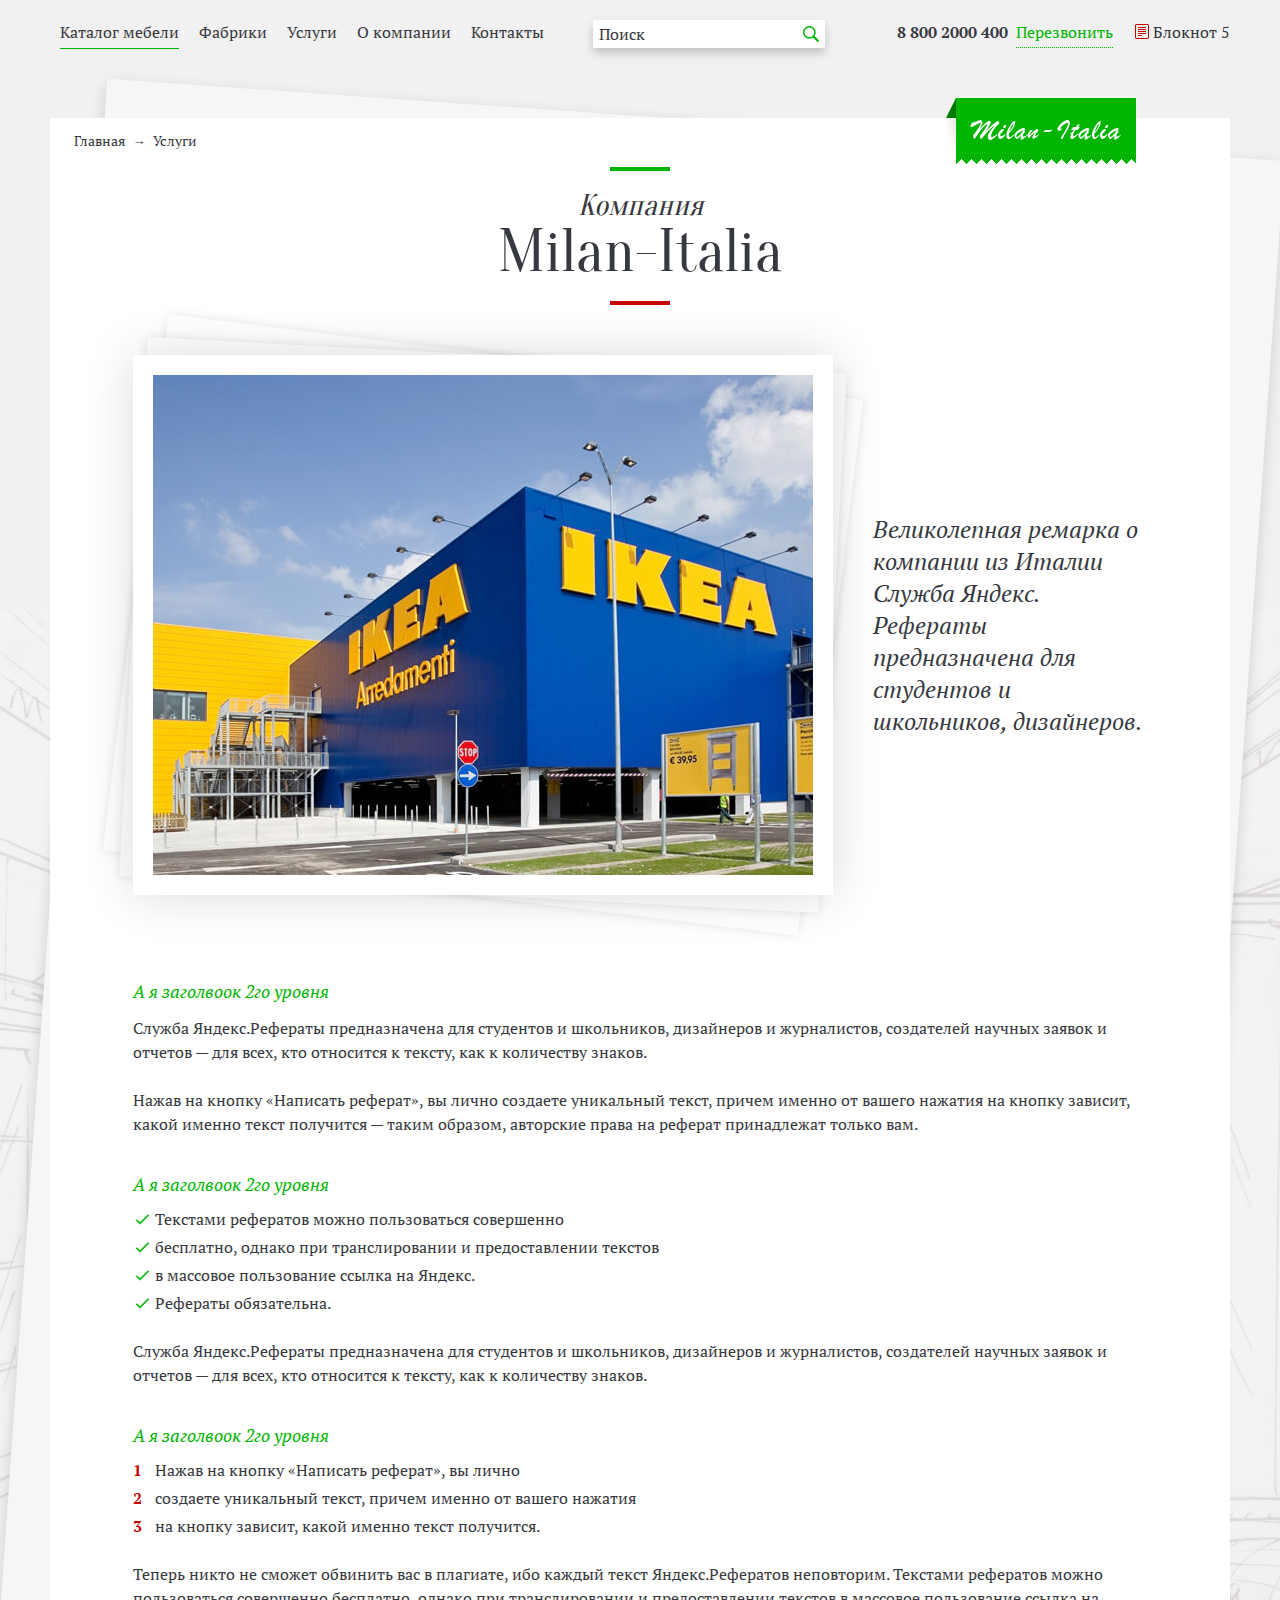
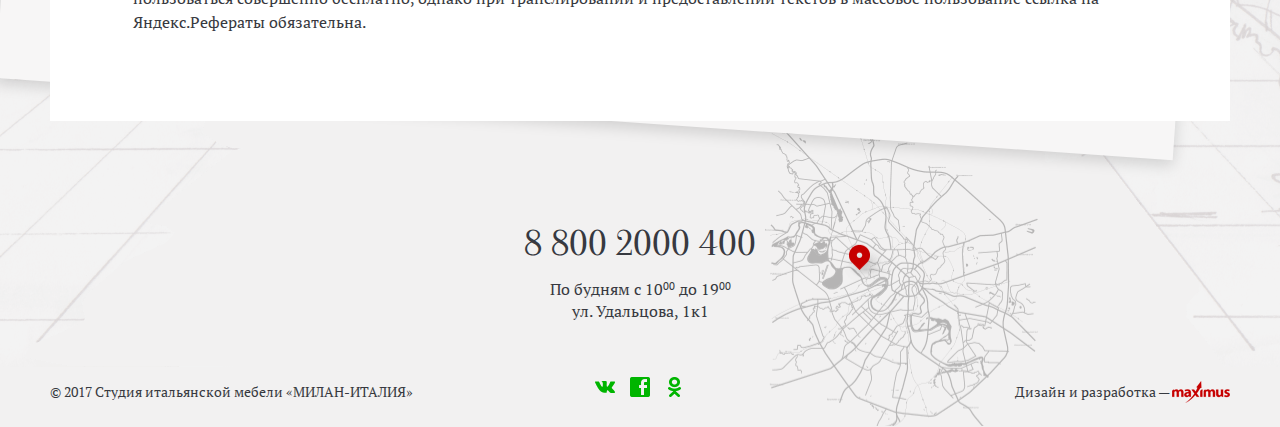
==== about.html @ 7af604a2 "Milan" ====
<!DOCTYPE html>

<html lang="ru">

<head>

	<meta charset="utf-8">
	<meta http-equiv="X-UA-Compatible" content="IE=edge" >
	<meta name="viewport" content="width=device-width, initial-scale=1.0">
	<meta name="description" content="">
	<link href="https://fonts.googleapis.com/css?family=Oranienbaum" rel="stylesheet">
	<link href="https://fonts.googleapis.com/css?family=PT+Serif:400,700" rel="stylesheet"> 
	<link rel="stylesheet" type="text/css" href="style.css">
	<link rel="stylesheet" type="text/css" href="font-awesome.css">
	<link rel="stylesheet" type="text/css" href="responsive.css">
	<link rel="stylesheet" type="text/css" href="vendors/css/animate.css">
	<link rel="stylesheet" type="text/css" href="slick/slick.css">
	<script type="text/javascript" src="vendors/js/jquery.js"></script>
	<script type="text/javascript" src="slick/slick.js"></script>
	<script type="text/javascript" src="vendors/js/wow.min.js"></script>
	<script type="text/javascript" src="vendors/js/smoothscroll.js"></script>
	<script>new WOW().init();</script>
	<link rel="icon" type="image/png" href="favicon/favicon.ico" sizes="16x16">
	<title>Milan</title>	

</head>

<body>

<div class="wrapper">

	<!-- Header -->

	<header>

		<div class="header">
			
			<div class="row offset-ziro">
				
				<div class="col col-1">
					
					<div class="main-nav">

						<ul>
							
							<li><a href="#" class="active">Каталог мебели</a></li>
							<li><a href="#">Фабрики</a></li>
							<li><a href="#">Услуги</a></li>
							<li><a href="#">О компании</a></li>
							<li><a href="#">Контакты</a></li>

						</ul>

					</div>

				</div>

				<div class="col col-2">
					
					<div class="search-block">
						<form>						
							<input type="text" placeholder="Поиск">
							<button type="button" class="search-btn"></button>
						</form>
					</div>

				</div>

				<div class="col col-3">
					
					<a class="header-tel-link" href="tel:88002000400">8 800 2000 400</a>
					<a href="#" class="call-link">Перезвонить</a>
					<a href="#" class="cart"><i class="notepad-icon"></i>Блокнот 5</a>

				</div>

			</div>

		</div>
								
	</header>

	<!-- /Header -->

		<!-- Content -->
			<div class="content row">

				<div class="main-content">

					<div class="milan">
						<a href="#"><img src="img/milan_logo.png" alt=""></a>
					</div>

					<div class="breadcrumbs-sect">
						
						<ul class="breadcrumbs">							
							<li><a href="">Главная</a></li>
							<li><a href="">Услуги</a></li>
						</ul>

					</div>

					<!-- О Компании -->

					<section>

						<header class="main-h">							
							<h3>Компания</h3>
							<h2>Milan-Italia</h2>
						</header>

						<div class="two-cols-photo-block offset-ziro">
							
							<div class="col col-1">

								<div class="photo-border">
									<div class="img-box">
										<img src="img/about_photo.jpg" alt="">
									</div>
								</div>

							</div>

							<div class="col col-2">
								
								<p>Великолепная ремарка о компании из Италии Служба Яндекс. Рефераты предназначена для студентов и школьников, дизайнеров.</p>

							</div>

						</div>

						<h2>А я заголвоок 2го уровня</h2>

						<p>Служба Яндекс.Рефераты предназначена для студентов и школьников, дизайнеров и журналистов, создателей научных заявок и отчетов — для всех, кто относится к тексту, как к количеству знаков.</p>

						<p>Нажав на кнопку «Написать реферат», вы лично создаете уникальный текст, причем именно от вашего нажатия на кнопку зависит, какой именно текст получится — таким образом, авторские права на реферат принадлежат только вам.</p>


						<h2>А я заголвоок 2го уровня</h2>

						<ol>							
							<li>Текстами рефератов можно пользоваться совершенно</li>
							<li>бесплатно, однако при транслировании и предоставлении текстов</li>
							<li>в массовое пользование ссылка на Яндекс.</li>
							<li>Рефераты обязательна.</li>
						</ol>

						<p>Служба Яндекс.Рефераты предназначена для студентов и школьников, дизайнеров и журналистов, создателей научных заявок и отчетов — для всех, кто относится к тексту, как к количеству знаков.</p>

						<h2>А я заголвоок 2го уровня</h2>

						<ol class="num-mark">
							<li>Нажав на кнопку «Написать реферат», вы лично</li>
							<li>создаете уникальный текст, причем именно от вашего нажатия</li>
							<li>на кнопку зависит, какой именно текст получится.</li>
						</ol>

						<p>Теперь никто не сможет обвинить вас в плагиате, ибо каждый текст Яндекс.Рефератов неповторим. Текстами рефератов можно пользоваться совершенно бесплатно, однако при транслировании и предоставлении текстов в массовое пользование ссылка на Яндекс.Рефераты обязательна.</p>

					</section>

					<!-- /О Компании -->

				</div>

			</div>
		<!-- /Content -->

		<!-- Footer -->

		<footer>
			
			<div class="footer">
				
				<div class="row">
					
					<div class="contacts">						
						<a href="tel:88002000400" class="tel-link">8 800 2000 400</a>
						<p>По будням с 10<sup>00</sup> до 19<sup>00</sup><br /> ул. Удальцова, 1к1</p>
					</div>

					<div class="offset-ziro">
						
						<div class="col col-1">							
							<p>© 2017 Студия итальянской мебели «МИЛАН-ИТАЛИЯ»</p>
						</div>

						<div class="col col-2">
							
							<ul class="soc-list">
								<li><a href="#" class="vk"></a></li>
								<li><a href="#" class="fb"></a></li>
								<li><a href="#" class="ok"></a></li>
							</ul>

						</div>

						<div class="col col-3">							
							<p>Дизайн и разработка — <a href="#" class="maximus-studio"><img src="img/maximus.png" alt="" /></a></p>
						</div>

					</div>

				</div>

			</div>			

		</footer>

		<!-- /Footer -->

		<script src="js/scripts.js"></script>

		<script type="text/javascript">

			$(".promo-slider").on('afterChange', function(event, slick, currentSlide, nextSlide){

			  $(".promo-slider-box .discounts .slide-discount").fadeOut(100);

			  $(".promo-slider-box .discounts .slide-discount:eq("+ currentSlide +")").fadeIn(200);

			});

			$(".promo-slider").slick({
				slidesToShow: 1,
				slidesToScroll: 1,
				arrows: true,
				fade: true,
				dots: false
			});

		</script>
	
	</div>

</body>
</html>
---- style.css ----
@charset "utf-8";

/*------------------*/
/*-- Fonts --*/
/*------------------*/






/*-------------------------------------------*/
/* BASIC SETUP */
/*-------------------------------------------*/

* {
    margin: 0;
    padding: 0;
    -webkit-box-sizing: border-box;
    -moz-box-sizing: border-box;
    box-sizing: border-box;
}

html {
    padding: 0;
    color: #000000;
    font-size: 13px;
    line-height: 21px;
}


html,
body {
    min-height: 100%;
    min-width: 100%;
}

body {
    font-size: 15px;
    line-height: 20px;
    color: #333333;
    background-color: rgb(242, 241, 241);
}


.wrapper {
    min-height: 100%;
    min-width: 100%;
    position: relative;
    z-index: 2;
    background-color: rgb(242, 241, 241);
    background-image: url(img/site_bg.png);
    background-repeat: no-repeat;
    background-position: center bottom;
}


.content {
    position: relative;
    height: 100%;
    min-height: 100%;
    min-width: 100%;
    z-index: 2;
    background: rgba(255, 255, 255, 1);
}

.content.row {
    min-width: auto;
    margin-top: 34px;
}

.content:before {
    display: block;
    content: "";
    width: 100%;
    height: 100%;
    position: absolute;
    top: 0;
    left: 0;
    -webkit-transform: rotate(4deg);
    -moz-transform: rotate(4deg);
    -ms-transform: rotate(4deg);
    -o-transform: rotate(4deg);
    transform: rotate(4deg);
    background: rgba(247, 246, 246, 1);
    -webkit-box-shadow: 0 5px 15px 0 rgba(0, 0, 0, .15);
    -moz-box-shadow: 0 5px 15px 0 rgba(0, 0, 0, .15);
    box-shadow: 0 5px 15px 0 rgba(0, 0, 0, .15);
}

.main-content {
    background: rgba(255, 255, 255, 1);
    position: relative;
    z-index: 2;
    margin: 50px 0 0 0;
    padding: 0 0 55px 0;
}

.main-content section {
    padding: 45px 7% 20px 7%;
}

.clearfix:after {
    content: "."; 
    display: block; 
    height: 0; 
    clear: both; 
    visibility: hidden;
}

.clearfix {display: inline-block;}

* html .clearfix {height: 1%;}
.clearfix {display: block;}

* html .clearfix             { zoom: 1; }
*:first-child+html .clearfix { zoom: 1; }



::-webkit-input-placeholder {color:#a5abb8;}
::-moz-placeholder          {color:#a5abb8;}
:-moz-placeholder           {color:#a5abb8;}
:-ms-input-placeholder      {color:#a5abb8;}

input,
textarea,
button,
select,
a,
img {
    outline: none;
}

select {
    -webkit-appearance: none;
    appearance: none;
    text-indent: 0.01px;
    text-overflow: "";
}

*::-ms-expand { display: none; }

input::-webkit-input-placeholder       {opacity: 1; color: #373940; transition: opacity .3s ease;}
input::-moz-placeholder                {opacity: 1; color: #373940; transition: opacity .3s ease;}
input:-moz-placeholder                 {opacity: 1; color: #373940; transition: opacity .3s ease;}
input:-ms-input-placeholder            {opacity: 1; color: #373940; transition: opacity .3s ease;}
input:focus::-webkit-input-placeholder {opacity: 0; transition: opacity .3s ease;}
input:focus::-moz-placeholder          {opacity: 0; transition: opacity .3s ease;}
input:focus:-moz-placeholder           {opacity: 0; transition: opacity .3s ease;}
input:focus:-ms-input-placeholder      {opacity: 0; transition: opacity .3s ease;}

textarea::-webkit-input-placeholder       {opacity: 1; transition: opacity .3s ease;}
textarea::-moz-placeholder                {opacity: 1; transition: opacity .3s ease;}
textarea:-moz-placeholder                 {opacity: 1; transition: opacity .3s ease;}
textarea:-ms-input-placeholder            {opacity: 1; transition: opacity .3s ease;}
textarea:focus::-webkit-input-placeholder {opacity: 0; transition: opacity .3s ease;}
textarea:focus::-moz-placeholder          {opacity: 0; transition: opacity .3s ease;}
textarea:focus:-moz-placeholder           {opacity: 0; transition: opacity .3s ease;}
textarea:focus:-ms-input-placeholder      {opacity: 0; transition: opacity .3s ease;}

input::-webkit-outer-spin-button,
input::-webkit-inner-spin-button {
    -webkit-appearance: none;
    margin: 0;
}

input[type='number'] {
    -moz-appearance: textfield;
}

.animation-delay-onload {
    -webkit-animation-delay: 1s;
    -moz-animation-delay: 1s;
    -o-animation-delay: 1s;
    animation-delay: 1s;
}

.animation-delay {
    -webkit-animation-delay: .3s;
    -moz-animation-delay: .3s;
    -o-animation-delay: .3s;
    animation-delay: .3s;
}

/*-------------------------------------------*/
/* ----- DEFAULT STYLES ------ */
/*-------------------------------------------*/

h1 {

}

h2 {
    font-family: "PT Serif", Arial, Verdana, serif;
    font-size: 18px;
    line-height: 25px;
    font-weight: normal;
    font-style: italic;
    color: #00b500;
    padding: 24px 0 0 0;
}

header h2 {
    font-family: "Oranienbaum", Arial, Verdana, serif;
    font-size: 36px;
    line-height: 60px;
    font-weight: normal;
    color: #373940;
    text-align: center;
}

header h2:before {
    display: inline-block;
    vertical-align: middle;
    content: "";
    margin: 0 10px 0 0;
    width: 60px;
    height: 4px;
    background: rgba(0, 181, 0, 1);
}

header h2:after {
    display: inline-block;
    vertical-align: middle;
    content: "";
    margin: 0 0 0 10px;
    width: 60px;
    height: 4px;
    background: rgba(198, 0, 0, 1);
}

header.main-h {
    display: block;
    margin: 20px auto;
}

.breadcrumbs-sect + section {
    padding-top: 3px;
}

.breadcrumbs-sect + section header.main-h {
    margin-top: 0;
}

header.main-h:before {
    display: block;
    content: "";
    margin: 0 auto 19px auto;
    width: 60px;
    height: 4px;
    background: rgba(0, 181, 0, 1);
}

header.main-h:after {
    display: block;
    content: "";
    margin: 19px auto 0 auto;
    width: 60px;
    height: 4px;
    background: rgba(198, 0, 0, 1);
}

header.main-h h2:before, 
header.main-h h2:after {
    display: none;
}

header.main-h h2 {
    font-family: "Oranienbaum", Arial, Verdana, serif;
    font-size: 60px;
    line-height: 60px;
    font-weight: normal;
    font-style: normal;
    color: #373940;
    text-align: center;
    padding: 0;
}

h3 {
    font-family: "Oranienbaum", Arial, Verdana, serif;
    font-size: 30px;
    line-height: 40px;
    font-weight: normal;
    color: #373940;
}

header.main-h h3 {
    font-style: italic;
}

header h3 {
    text-align: center;
    line-height: 32px
}

h5 {
    font-family: "PT Serif", Arial, Verdana, serif;
    font-size: 18px;
    line-height: 24px;
    font-weight: 400;
    font-style: italic;
    color: #00b500;
    padding: 3px 0;
}

p {
    font-family: "PT Serif", Arial, Verdana, serif;
    font-size: 16px;
    line-height: 24px;
    font-weight: 400;
    color: #373940;
    padding: 12px 0;
}

ol {
    padding: 8px 0 10px 0;
}

ol li {
    display: table;
    width: 100%;
    font-family: "PT Serif", Arial, Verdana, serif;
    font-size: 16px;
    line-height: 22px;
    font-weight: 400;
    color: #373940;
    padding: 3px 0;
}

ol li:before {
    display: table-cell;
    vertical-align: top;
    content: "";
    width: 22px;
    background-image: url(img/checkout_icon.png);
    background-position: 3px 6px;
    background-repeat: no-repeat;
}

ol.num-mark li:before {
    display: none;
}

ol.num-mark li span.num-item {
    display: table-cell;
    vertical-align: top;
    content: "";
    width: 22px;
    font-family: "PT Serif", Arial, Verdana, serif;
    font-size: 16px;
    line-height: 22px;
    font-weight: 700;
    color: #c60000;
}

li {
    list-style: none;
}

a {
    font-family: "PT Serif", Arial, Verdana, serif;
    font-size: 16px;
    line-height: 16px;
    font-weight: 400;
    color: #373940;
    padding: 3px 0;
    text-decoration: none;
    outline: none;

    -webkit-transition-property: color;
    -webkit-transition-duration: .3s;
    -webkit-transition-timing-function: ease;

    -moz-transition-property: color;
    -moz-transition-duration: .3s;
    -moz-transition-timing-function: ease;

    -ms-transition-property: color;
    -ms-transition-duration: .3s;
    -ms-transition-timing-function: ease;

    -o-transition-property: color;
    -o-transition-duration: .3s;
    -o-transition-timing-function: ease;

    transition-property: color;
    transition-duration: .3s;
    transition-timing-function: ease;
}

a:link,
a:visited {
    color: #373940;
}

a.active,
a:active {
    color: #00b500;
}

a:hover {
    color: #00b500;
}

img {
    outline: none;
    border: 0 solid transparent;
    border-width: 0;
}

button:hover,
button:active,
a:hover,
a:active {
    -webkit-tap-highlight-color: rgba(0,0,0,0); 
    -webkit-tap-highlight-color: transparent;
}

input[type=checkbox] {
    width: 1px;
    height: 1px;
    z-index: -1;
    opacity: 0;
}

input[type=checkbox] + label {
    display: inline-block;
    vertical-align: top;
    position: relative;
    font-family: "PT Serif", Arial, Verdana, serif;
    font-size: 16px;
    line-height: 24px;
    font-weight: 400;
    color: #373940;
    padding: 0 0 0 25px;
}

input[type=checkbox] + label:before {
    display: block;
    content: "";
    width: 17px;
    height: 14px;
    position: absolute;
    top: 5px;
    left: 0;
    background-color: transparent;
    background-image: url(img/checkbox_sprite.png);
    background-repeat: no-repeat;
    background-position: 0 -1px;
}

input[type=checkbox]:checked + label:before {
    background-position: 0 -26px;
}

input[type=radio] {
    width: 1px;
    height: 1px;
    z-index: -1;
    opacity: 0;
}

input[type=radio] + label {
    display: inline-block;
    vertical-align: top;
    position: relative;
    font-family: "PT Serif", Arial, Verdana, serif;
    font-size: 16px;
    line-height: 24px;
    font-weight: 400;
    color: #373940;
    padding: 0 0 0 25px;
}

input[type=radio] + label:before {
    display: block;
    content: "";
    width: 14px;
    height: 15px;
    position: absolute;
    top: 5px;
    left: 0;
    background-color: transparent;
    background-image: url(img/radio_btn_sprite.png);
    background-repeat: no-repeat;
    background-position: 0 -24px;
}

input[type=radio]:checked + label:before {
    background-position: 0 1px;
}


.green-btn {
    /*display: inline-block;
    vertical-align: top;*/
    display: block;
    width: 120px;
    height: 41px;
    cursor: pointer;
    margin: 20px auto;
    padding: 0 5px 3px 5px;
    position: relative;
    font-family: "PT Serif", Arial, Verdana, serif;
    font-size: 16px;
    line-height: 24px;
    font-weight: 400;
    color: #00b500;
    text-align: center;
    background-color: transparent;
    border: 1px solid transparent;

    -webkit-transition-property: color;
    -webkit-transition-duration: .3s;
    -webkit-transition-timing-function: ease;

    -moz-transition-property: color;
    -moz-transition-duration: .3s;
    -moz-transition-timing-function: ease;

    -ms-transition-property: color;
    -ms-transition-duration: .3s;
    -ms-transition-timing-function: ease;

    -o-transition-property: color;
    -o-transition-duration: .3s;
    -o-transition-timing-function: ease;

    transition-property: color;
    transition-duration: .3s;
    transition-timing-function: ease;
}

.green-btn:before {
    display: block;
    content: "";
    width: 100%;
    height: 100%;
    opacity: 1;
    position: absolute;
    top: 0;
    left: 0;
    background-image: url(img/green_btn_bg.png);
    background-repeat: no-repeat;
    background-position: 0 0;
    background-size: 100%;

    -webkit-transition-property: opacity;
    -webkit-transition-duration: .3s;
    -webkit-transition-timing-function: ease;

    -moz-transition-property: opacity;
    -moz-transition-duration: .3s;
    -moz-transition-timing-function: ease;

    -ms-transition-property: opacity;
    -ms-transition-duration: .3s;
    -ms-transition-timing-function: ease;

    -o-transition-property: opacity;
    -o-transition-duration: .3s;
    -o-transition-timing-function: ease;

    transition-property: opacity;
    transition-duration: .3s;
    transition-timing-function: ease;
}

.green-btn:after {
    display: block;
    content: "";
    width: 100%;
    height: 100%;
    opacity: 0;
    position: absolute;
    top: 0;
    left: 0;
    background-image: url(img/green_btn_bg.png);
    background-repeat: no-repeat;
    background-position: 0 -50px;
    background-size: 100%;

    -webkit-transition-property: opacity;
    -webkit-transition-duration: .3s;
    -webkit-transition-timing-function: ease;

    -moz-transition-property: opacity;
    -moz-transition-duration: .3s;
    -moz-transition-timing-function: ease;

    -ms-transition-property: opacity;
    -ms-transition-duration: .3s;
    -ms-transition-timing-function: ease;

    -o-transition-property: opacity;
    -o-transition-duration: .3s;
    -o-transition-timing-function: ease;

    transition-property: opacity;
    transition-duration: .3s;
    transition-timing-function: ease;
}

.green-btn:link,
.green-btn:visited {
    color: #00b500;
}

.green-btn.active,
.green-btn:active {
    color: #c60000;
}

.green-btn:hover {
    color: #c60000;
}

.green-btn:hover:before {
    opacity: 0;
}

.green-btn:hover:after {
    opacity: 1;
}

a.white-btn,
button.white-btn,
.white-btn {
    /*display: block;*/
    display: inline-block;
    vertical-align: top;
    width: 120px;
    height: 41px;
    cursor: pointer;
    margin: 16px auto;
    padding: 6px 5px 3px 5px;
    position: relative;
    font-family: "PT Serif", Arial, Verdana, serif;
    font-size: 16px;
    line-height: 24px;
    font-weight: 400;
    color: #ffffff;
    text-align: center;
    background-color: transparent;
    border: 1px solid transparent;
    background-image: url(img/white_btn_bg.png);
    background-position: center;
    background-repeat: no-repeat;
    background-size: cover;
}

a.white-btn,
button.white-btn,
.white-btn:hover {
    color: #ffffff;
}

.del-btn {
    display: inline-block;
    vertical-align: top;
    width: 20px;
    height: 20px;
    cursor: pointer;
    overflow: hidden;
    border: 1px solid transparent;
    background: transparent;
    font-family: "PT Serif", Arial, Verdana, serif;
    font-size: 20px;
    line-height: 20px;
    font-weight: 700;
    color: #bfbfbf;

    -webkit-transition-property: color;
    -webkit-transition-duration: .3s;
    -webkit-transition-timing-function: ease;

    -moz-transition-property: color;
    -moz-transition-duration: .3s;
    -moz-transition-timing-function: ease;

    -ms-transition-property: color;
    -ms-transition-duration: .3s;
    -ms-transition-timing-function: ease;

    -o-transition-property: color;
    -o-transition-duration: .3s;
    -o-transition-timing-function: ease;

    transition-property: color;
    transition-duration: .3s;
    transition-timing-function: ease;
}

.del-btn:before {
    display: block;
    content: "\2715";
    position: relative;
    top: -2px;
}

.del-btn:link,
.del-btn:visited {
    color: #bfbfbf;
}

.del-btn.active,
.del-btn:active {
    color: #c60000;
}

.del-btn:hover {
    color: #c60000;
}

.discount {
    display: inline-block;
    vertical-align: top;
    width: 80px;
    height: 20px;
    position: relative;
    z-index: 2;
    background-image: url(img/discount_ribbon_red.png);
    background-repeat: no-repeat;
    background-position: center;
    background-size: 100%;
}

.discount p {
    display: block;
    width: 100%;
    text-align: center;
    position: relative;
    top: -1px;
    font-family: "PT Serif", Arial, Verdana, serif;
    font-size: 12px;
    line-height: 20px;
    font-weight: 400;
    color: #ffffff;
    padding: 0 2px 0 7px;
}

.discount.new {
    background-image: url(img/discount_ribbon_green.png);
}

.discount.new p {
    top: 0;
}

/*-- Slick --*/

.slick-arrow {
    display: block;
    width: 36px;
    height: 14px;
    cursor: pointer;
    z-index: 2;
    background-color: transparent;
    border: 1px solid transparent;
    background-image: url(img/slick_arrows.png);
    background-repeat: no-repeat;
}

.slick-prev {
    background-position: -1px 0;
}

.slick-next {
    background-position: -47px 0;
}

.promo-slider-box .slick-arrow {
    position: absolute;
    top: 50%;
    margin: -7px;
    z-index: 2;
}

.promo-slider-box .slick-prev {
    left: 3%;
}

.promo-slider-box .slick-next {
    right: 3%;
}

/*-- /Slick --*/

/*-------------------------------------------*/
/* ----- REUSABLE COMPONENTS ------ */
/*-------------------------------------------*/

.row {
    padding: 0;
    max-width: 1180px;
    margin: 0 auto;
}

.offset-ziro {
    font-size: 0;
    line-height: 0;
}

.left {
    float: left;
}

.right {
    float: right;
}

.align-right {
    text-align: right;
}

/*-- Breadcrumbs --*/

.breadcrumbs-sect {

}

.breadcrumbs {
    padding: 13px 2%;
}

.breadcrumbs li {
    display: inline-block;
    vertical-align: top;
}

.breadcrumbs li:after {
    display: inline-block;
    vertical-align: top;
    margin: 3px 4px 0 8px;
    content: "\2192";
    font-size: 13px;
    line-height: 14px;
    color: #373940;
}

.breadcrumbs li:last-child:after {
    display: none;
}

.breadcrumbs li a {
    font-family: "PT Serif", Arial, Verdana, serif;
    font-size: 14px;
    line-height: 14px;
    font-weight: 400;
    color: #373940;

    -webkit-transition-property: color;
    -webkit-transition-duration: .3s;
    -webkit-transition-timing-function: ease;

    -moz-transition-property: color;
    -moz-transition-duration: .3s;
    -moz-transition-timing-function: ease;

    -ms-transition-property: color;
    -ms-transition-duration: .3s;
    -ms-transition-timing-function: ease;

    -o-transition-property: color;
    -o-transition-duration: .3s;
    -o-transition-timing-function: ease;

    transition-property: color;
    transition-duration: .3s;
    transition-timing-function: ease;
}

.breadcrumbs li a:link,
.breadcrumbs li a:visited {
    color: #373940;
}

.breadcrumbs li a.active,
.breadcrumbs li a:active {
    color: #373940;
}

.breadcrumbs li a:hover {
    color: #00b500;
}

/*-- /Breadcrumbs --*/

/*-------------------------------------------*/
/* ----- HEADER ------ */
/*-------------------------------------------*/

.header {
    padding: 20px 0;
}

.header .col {
    display: inline-block;
    vertical-align: top;
}

.header .col-1 {
    width: 46%;
}

.header .col-2 {
    width: 24%;
}

.header .col-3 {
    width: 30%;
    text-align: right;
    padding: 4px 0 0 0;
}

/*-- Main Navigation --*/

.main-nav {

}

.main-nav ul {
    font-size: 0;
    line-height: 0;
}

.main-nav ul li {
    display: inline-block;
    vertical-align: top;
    padding: 0 10px;
}

.main-nav ul li a {
    font-family: "PT Serif", Arial, Verdana, serif;
    font-size: 16px;
    line-height: 24px;
    font-weight: 400;
    color: #373940;
    margin: 0;
    padding: 5px 0;
    border-bottom: 1px solid transparent;

    -webkit-transition-property: color, border-bottom;
    -webkit-transition-duration: .3s;
    -webkit-transition-timing-function: ease;

    -moz-transition-property: color, border-bottom;
    -moz-transition-duration: .3s;
    -moz-transition-timing-function: ease;

    -ms-transition-property: color, border-bottom;
    -ms-transition-duration: .3s;
    -ms-transition-timing-function: ease;

    -o-transition-property: color, border-bottom;
    -o-transition-duration: .3s;
    -o-transition-timing-function: ease;

    transition-property: color, border-bottom;
    transition-duration: .3s;
    transition-timing-function: ease;
}

.main-nav ul li a:link,
.main-nav ul li a:visited {
    color: #373940;
    border-bottom: 1px solid transparent;
}

.main-nav ul li a.active,
.main-nav ul li a:active {
    color: #373940;
    border-bottom: 1px solid #00b500;
}

.main-nav ul li a:hover {
    color: #00b500;
    border-bottom: 1px solid #00b500;
}

/*-- /Main Navigation --*/

/*-- Search Block --*/

.search-block {
    display: inline-block;
    vertical-align: top;
    min-width: 175px;
    padding: 1px 2%;
    border-radius: 2px;
    position: relative;
    background: rgba(255, 255, 255, 1);
    -webkit-box-shadow: 0px 5px 10px 0px rgba(0,0,0,0.2);
    -moz-box-shadow: 0px 5px 10px 0px rgba(0,0,0,0.2);
    box-shadow: 0px 5px 10px 0px rgba(0,0,0,0.2);
}

.search-block input[type=text] {
    display: block;
    width: 100%;
    padding: 0 23px 0 0;
    border: 1px solid transparent;
    background: transparent;
    font-family: "PT Serif", Arial, Verdana, serif;
    font-size: 16px;
    line-height: 24px;
    font-weight: 400;
    color: #373940;
}

.search-btn {
    width: 25px;
    height: 28px;
    position: relative;
    overflow: hidden;
    cursor: pointer;
    background: transparent;
    border: 1px solid transparent;
}

.search-btn:before {
    display: block;
    content: "";
    width: 100%;
    max-width: 16px;
    height: 100%;
    position: absolute;
    top: -1px;
    right: 5px;
    opacity: 1;
    background-image: url(img/search_hover.png);
    background-size: 100%;
    background-position: center 6px;
    background-repeat: no-repeat;
}

.search-block .search-btn {
    position: absolute;
    top: 0;
    right: 0;
}

/*-- /Search Block --*/

.header a {
    font-family: "PT Serif", Arial, Verdana, serif;
    font-size: 16px;
    line-height: 16px;
    font-weight: 400;
    color: #373940;
    margin: 0 4px;
    padding: 3px 0;
    text-decoration: none;
    outline: none;
    border-bottom: 1px dotted transparent;

    -webkit-transition-property: color, border-bottom;
    -webkit-transition-duration: .3s;
    -webkit-transition-timing-function: ease;

    -moz-transition-property: color, border-bottom;
    -moz-transition-duration: .3s;
    -moz-transition-timing-function: ease;

    -ms-transition-property: color, border-bottom;
    -ms-transition-duration: .3s;
    -ms-transition-timing-function: ease;

    -o-transition-property: color, border-bottom;
    -o-transition-duration: .3s;
    -o-transition-timing-function: ease;

    transition-property: color, border-bottom;
    transition-duration: .3s;
    transition-timing-function: ease;
}

.header a:link,
.header a:visited {
    color: #373940;
    border-bottom: 1px dotted transparent;
}

.header a.active,
.header a:active {
    color: #373940;
    border-bottom: 1px dotted #00b500;
}

.header a:hover {
    color: #00b500;
    border-bottom: 1px dotted #00b500;
}

a.header-tel-link {
    font-family: "PT Serif", Arial, Verdana, serif;
    font-size: 16px;
    line-height: 16px;
    font-weight: 700;
    color: #373940;
    margin: 7px 4px;
    padding: 0;
    border-bottom: none;

    -webkit-transition-property: color;
    -webkit-transition-duration: .3s;
    -webkit-transition-timing-function: ease;

    -moz-transition-property: color;
    -moz-transition-duration: .3s;
    -moz-transition-timing-function: ease;

    -ms-transition-property: color;
    -ms-transition-duration: .3s;
    -ms-transition-timing-function: ease;

    -o-transition-property: color;
    -o-transition-duration: .3s;
    -o-transition-timing-function: ease;

    transition-property: color;
    transition-duration: .3s;
    transition-timing-function: ease;
}

a.header-tel-link:link,
a.header-tel-link:visited {
    color: #373940;
    border-bottom: none;
}

a.header-tel-link.active,
a.header-tel-link:active {
    color: #373940;
    border-bottom: none;
}

a.header-tel-link:hover {
    color: #00b500;
    border-bottom: none;
}

a.call-link {
    font-family: "PT Serif", Arial, Verdana, serif;
    font-size: 16px;
    line-height: 16px;
    font-weight: 400;
    color: #00b500;
    margin: 7px 4px;
    padding: 0 0 4px 0;
    border-bottom: 1px dotted #00b500;

    -webkit-transition-property: color, border-bottom;
    -webkit-transition-duration: .3s;
    -webkit-transition-timing-function: ease;

    -moz-transition-property: color, border-bottom;
    -moz-transition-duration: .3s;
    -moz-transition-timing-function: ease;

    -ms-transition-property: color, border-bottom;
    -ms-transition-duration: .3s;
    -ms-transition-timing-function: ease;

    -o-transition-property: color, border-bottom;
    -o-transition-duration: .3s;
    -o-transition-timing-function: ease;

    transition-property: color, border-bottom;
    transition-duration: .3s;
    transition-timing-function: ease;
}

a.call-link:link,
a.call-link:visited {
    color: #00b500;
    border-bottom: 1px dotted #00b500;
}

a.call-link.active,
a.call-link:active {
    color: #c60000;
    border-bottom: 1px dotted #c60000;
}

a.call-link:hover {
    color: #c60000;
    border-bottom: 1px dotted #c60000;
}

a.cart {
    font-family: "PT Serif", Arial, Verdana, serif;
    font-size: 16px;
    line-height: 16px;
    font-weight: 400;
    color: #373940;
    margin: 0 0 0 5%;
    padding: 0;
    text-decoration: none;
    outline: none;
    border-bottom: none;

    -webkit-transition-property: color;
    -webkit-transition-duration: .3s;
    -webkit-transition-timing-function: ease;

    -moz-transition-property: color;
    -moz-transition-duration: .3s;
    -moz-transition-timing-function: ease;

    -ms-transition-property: color;
    -ms-transition-duration: .3s;
    -ms-transition-timing-function: ease;

    -o-transition-property: color;
    -o-transition-duration: .3s;
    -o-transition-timing-function: ease;

    transition-property: color;
    transition-duration: .3s;
    transition-timing-function: ease;
}

 a.cart:link,
 a.cart:visited {
    color: #373940;
    border-bottom: none;
}

 a.cart.active,
 a.cart:active {
    color: #c60000;
    border-bottom: none;
}

 a.cart:hover {
    color: #c60000;
    border-bottom: none;
}

.notepad-icon {
    display: inline-block;
    vertical-align: top;
    width: 14px;
    height: 15px;
    margin: 0 4px 0 0;
    background-image: url(img/notepad_icon.png);
    background-size: 100%;
    background-repeat: no-repeat;
    background-position: center;
}

/*-------------------------------------------*/
/* ----- CONTENT ------ */
/*-------------------------------------------*/

/*-- Promo Slider Section - Main Page Section 1 --*/

.milan {
    display: block;
     width: 190px;
    height: 68px;
    padding: 20px 0 0 10px;
    position: absolute;
    top: -21px;
    right: 8%;
    z-index: 2;
    text-align: center;
    overflow: hidden;
    background-image: url(img/milan_bg.png);
    background-position: center;
    background-size: 100%;
    background-repeat: no-repeat;
}

.milan a {
    display: inline-block;
    vertical-align: top;
    max-width: 100%;
    max-height: 60px;
}

.milan a img {
    display: block;
    width: auto;
    height: auto;
    max-width: 100%;
    max-height: 100%;
}


section.promo-section {
    position: relative;
    padding: 0;
}

.promo-slider-box .discounts {
    display: block;
    width: 100%;
    height: 1px;
    position: absolute;
    top: 0;
    left: 0;
    z-index: 2;
}

.promo-slider-box .discounts .slide-discount {
    display: none;
    position: absolute;
    top: -27px;
    left: 33%;
    margin: 0 0 0 -64px;
}

.promo-slider {
    height: 375px;
}

.promo-slider .slide {
    background-color: rgb(198, 0, 0);
    background-image: url(img/slide_bg.jpg);
    background-position: center;
    background-size: cover;
    position: relative;
    font-size: 0;
    line-height: 0;
}

.promo-slider .slide .col-left {
    display: inline-block;
    vertical-align: top;
    width: 67%;
    position: relative;
}

.promo-slider .slide .col-right {
    display: inline-block;
    vertical-align: top;
    width: 33%;
}

.slide-discount {
    width: 128px;
    height: 128px;
    position: absolute;
    top: -27px;
    left: 50%;
    margin: 0 0 0 -64px;
    padding: 3px;
    background-image: url(img/discount_bg.png);
    background-repeat: no-repeat;
    background-position: center;
    background-size: cover;
    -webkit-border-radius: 50%;
    -moz-border-radius: 50%;
    -o-border-radius: 50%;
    border-radius: 50%;
}

.slide-discount p {
    width: 100%;
    padding: 0 5px;
    text-align: center;
    font-family: "Oranienbaum", Arial, Verdana, serif;
    font-size: 56px;
    line-height: 123px;
    font-weight: 400;
    font-style: normal;
    color: #ffffff;
}

.photo {
    display: block;
    height: 375px;
    position: relative;
    top: 0;
}

.photo .img-box {
    width: 100%;
    max-width: 631px;
    height: 375px;
    overflow: hidden;
    position: absolute;
    bottom: -73px;
    left: 17%;
    border: 18px solid #ffffff;
    transform: rotate(-10deg);
    -webkit-box-shadow: 0px 0px 24px 0px rgba(0, 0, 0, .2);
    -moz-box-shadow: 0px 0px 24px 0px rgba(0, 0, 0, .2);
    box-shadow: 0px 0px 24px 0px rgba(0, 0, 0, .2);
}

.photo .img-box img {
    display: block;
    width: auto;
    height: auto;
    min-width: 100%;
    min-height: 100%;
    position: absolute;
    top: -12%;
    left: -4%;
    transform: rotate(10deg);
}


.promo-slider .slide .center-block {
    display: table;
    width: 100%;
    height: 375px;
}

.promo-slider .slide .center-block:before {
    display: table-cell;
    vertical-align: middle;
    content: "";
    width: 1%;
}

.center-inner {
    display: table-cell;
    vertical-align: middle;
    width: 99%;
}

.promo-slider .slide .top-p {
    font-family: "PT Serif", Arial, Verdana, serif;
    font-size: 12px;
    line-height: 18px;
    font-weight: 400;
    color: #ffffff;
    padding: 0;
}

.promo-slider .slide h3 {
    font-family: "Oranienbaum", Arial, Verdana, serif;
    font-size: 50px;
    line-height: 59px;
    font-weight: 400;
    font-style: normal;
    color: #ffffff;
    padding: 0 0 13px 0;
}

.promo-slider .slide .old-price-block {
    display: inline-block;
    vertical-align: top;
    padding: 7px 0 0 0;
}

.promo-slider .slide .old-price {
    display: inline-block;
    vertical-align: baseline;
    font-family: "PT Serif", Arial, Verdana, serif;
    font-size: 16px;
    line-height: 16px;
    font-weight: 400;
    color: #ffffff;
    padding: 0 5px;
    position: relative;
}

.promo-slider .slide .old-price:before {
    display: inline-block;
    vertical-align: baseline;
    content: "";
    width: 100%;
    height: 1px;
    background: rgba(255, 255, 255, .7);
    position: absolute;
    top: 54%;
    left: 0;
    transform: rotate(-8deg);
}

.promo-slider .slide .price {
    display: inline-block;
    vertical-align: baseline;
    font-family: "PT Serif", Arial, Verdana, serif;
    font-size: 24px;
    line-height: 24px;
    font-weight: 400;
    color: #ffffff;
    margin: 0 5%;
    padding: 0;
}


/*-- /Promo Slider Section - Main Page Section 1 --*/

/*-- Catalog Section - Main Page Section 2 --*/

.catalog-nav-box {
    padding: 5px 0 65px 0;
    position: relative;
}

.catalog-nav-box:after {
    display: block;
    content: "";
    width: 90%;
    height: 1px;
    margin: 0 auto;
    position: absolute;
    bottom: 0;
    left: 5%;
    border-bottom: 1px solid #ebe7e5;
}

.catalog-nav {
    font-size: 0;
    line-height: 0;
}

.catalog-nav li {
    display: inline-block;
    vertical-align: top;
    width: 11.11%;
    padding: 20px 0;
}

.catalog-nav li a {
    text-align: center;
}

.catalog-icon {
    display: block;
    width: 100%;
    max-width: 86px;
    height: 66px;
    margin: 0 auto;
    position: relative;
}

.catalog-icon:before {
    display: block;
    content: "";
    width: 100%;
    height: 100%;
    position: absolute;
    top: 0;
    left: 0;
    background-image: url(img/catalog_sprite.png);
    background-repeat: no-repeat;
    background-position-y: 0;

    -webkit-transition-property: opacity;
    -webkit-transition-duration: .3s;
    -webkit-transition-timing-function: ease;

    -moz-transition-property: opacity;
    -moz-transition-duration: .3s;
    -moz-transition-timing-function: ease;

    -ms-transition-property: opacity;
    -ms-transition-duration: .3s;
    -ms-transition-timing-function: ease;

    -o-transition-property: opacity;
    -o-transition-duration: .3s;
    -o-transition-timing-function: ease;

    transition-property: opacity;
    transition-duration: .3s;
    transition-timing-function: ease;
}

.catalog-icon:after {
    display: block;
    content: "";
    width: 100%;
    height: 100%;
    position: absolute;
    top: 0;
    left: 0;
    opacity: 0;
    background-image: url(img/catalog_sprite.png);
    background-repeat: no-repeat;
    background-position-y: -108px;

    -webkit-transition-property: opacity;
    -webkit-transition-duration: .3s;
    -webkit-transition-timing-function: ease;

    -moz-transition-property: opacity;
    -moz-transition-duration: .3s;
    -moz-transition-timing-function: ease;

    -ms-transition-property: opacity;
    -ms-transition-duration: .3s;
    -ms-transition-timing-function: ease;

    -o-transition-property: opacity;
    -o-transition-duration: .3s;
    -o-transition-timing-function: ease;

    transition-property: opacity;
    transition-duration: .3s;
    transition-timing-function: ease;
}

.catalog-icon.icon-1:before,
.catalog-icon.icon-1:after {
    background-position-x: 3px;
}

.catalog-icon.icon-2:before,
.catalog-icon.icon-2:after {
    background-position-x: -116px;
}

.catalog-icon.icon-3:before,
.catalog-icon.icon-3:after {
    background-position-x: -254px;
}

.catalog-icon.icon-4:before,
.catalog-icon.icon-4:after {
    background-position-x: -382px;
}

.catalog-icon.icon-5:before,
.catalog-icon.icon-5:after {
    background-position-x: -489px;
}

.catalog-icon.icon-6:before,
.catalog-icon.icon-6:after {
    background-position-x: -607px;
}

.catalog-icon.icon-7:before,
.catalog-icon.icon-7:after {
    background-position-x: -720px;
}

.catalog-icon.icon-8:before,
.catalog-icon.icon-8:after {
    background-position-x: -837px;
}

.catalog-icon.icon-9:before,
.catalog-icon.icon-9:after {
    background-position-x: -941px;
}

.catalog-nav li a:hover .catalog-icon:before {
    opacity: 0;
}

.catalog-nav li a:hover .catalog-icon:after {
    opacity: 1;
}

.catalog-nav p {
    font-family: "PT Serif", Arial, Verdana, serif;
    font-size: 16px;
    line-height: 18px;
    font-weight: 400;
    color: #00b500;
    padding: 0;

    -webkit-transition-property: color;
    -webkit-transition-duration: .3s;
    -webkit-transition-timing-function: ease;

    -moz-transition-property: color;
    -moz-transition-duration: .3s;
    -moz-transition-timing-function: ease;

    -ms-transition-property: color;
    -ms-transition-duration: .3s;
    -ms-transition-timing-function: ease;

    -o-transition-property: color;
    -o-transition-duration: .3s;
    -o-transition-timing-function: ease;

    transition-property: color;
    transition-duration: .3s;
    transition-timing-function: ease;
}

.catalog-nav li a:hover p {
    color: #c60000;
}

/*-- /Catalog Section - Main Page Section 2 --*/


/*-- Bargain Section - Main Page Section 3 --*/

.goods-thumbnails {

}

.goods-thumbnails:after {
    display: block;
    content: "";
    width: 91%;
    height: 1px;
    margin: 75px auto 0 auto;
    border-bottom: 1px solid #ebe7e5;
}

.good-thumbnail {
    display: inline-block;
    vertical-align: top;
    width: 20%;
    min-height: 220px;
    position: relative;
    cursor: pointer;
    margin: 15px 0;
    padding: 5px 1% 10px 1%;
    background: rgba(255, 255, 255, 1);
}

.good-thumbnail .inner-block {
    display: block;
    margin: 0 auto;
    background: rgba(255, 255, 255, 1);
}

.good-thumbnail .top-inner {
    position: relative;
}

.good-thumbnail .good-header {
    display: block;
    width: 100%;
    position: absolute;
    top: 100%;
    left: 0;
}

.good-thumbnail .good-header .p-1 {
    display: inline-block;
    vertical-align: baseline;
    width: 65%;
    font-family: "PT Serif", Arial, Verdana, serif;
    font-size: 15px;
    line-height: 18px;
    font-weight: 400;
    color: #aeaeb0;
    padding: 5px 0 0 0;
}

.good-thumbnail .good-header .articlum {
    /*display: inline-block;
    vertical-align: baseline;*/
    display: none;
    width: 35%;
    font-family: "PT Serif", Arial, Verdana, serif;
    font-size: 15px;
    line-height: 18px;
    font-weight: 400;
    color: #aeaeb0;
    text-align: right;
    padding: 5px 0 0 0;
}

.good-thumbnail .good-header h3 {
    font-family: "Oranienbaum", Arial, Verdana, serif;
    font-size: 26px;
    line-height: 26px;
    font-weight: 400;
    color: #373940;
    padding: 1px 0 4px 0;
}

.good-thumbnail .price {
    display: inline-block;
    vertical-align: top;
    width: 50%;
    font-family: "PT Serif", Arial, Verdana, serif;
    font-size: 16px;
    line-height: 26px;
    font-weight: 400;
    color: #373940;
    padding: 0;
}

.good-thumbnail .old-price-block {
    display: inline-block;
    vertical-align: top;
    width: 50%;
    text-align: right;
    padding: 5px 0;
}

.good-thumbnail .old-price {
    display: inline-block;
    vertical-align: top;
    font-family: "PT Serif", Arial, Verdana, serif;
    font-size: 16px;
    line-height: 16px;
    font-weight: 400;
    color: #c60000;
    position: relative;
    padding: 0 4px;
}

.good-thumbnail .old-price:before {
    display: inline-block;
    vertical-align: top;
    content: "";
    width: 100%;
    height: 1px;
    background: rgba(198, 0, 0, 1);
    position: absolute;
    top: 54%;
    left: 0;
    transform: rotate(-8deg);
}

.good-thumbnail .discount {
    top: 14px;
    left: 3%;
}

.good-thumbnail .img-box {
    display: block;
    width: 100%;
    height: 110px;
    overflow: hidden;
}

.good-thumbnail .img-box img {
    display: block;
    width: auto;
    height: auto;
    min-width: 100%;
    min-height: 100%;
}

.bottom-block {
    display: none;
    padding: 10px 0;
}

.good-descripts {

}

.good-descripts .descript {
    display: table;
    width: 100%;
    position: relative;
}

.good-descripts .descript:before {
    display: block;
    content: "";
    width: 100%;
    position: absolute;
    bottom: 7px;
    left: 0;
    border-top: 1px solid #e7e7e7;
}

.good-descripts .descript p {
    display: table-cell;
    vertical-align: baseline;
    padding: 0;
    position: relative;
    z-index: 2;
    font-family: "PT Serif", Arial, Verdana, serif;
    font-size: 13px;
    line-height: 24px;
    font-weight: 400;
    color: #373940;
}

.good-descripts .descript .cell-1 {
    display: table-cell;
    vertical-align: baseline;
    width: auto;
    text-align: left;
}

.good-descripts .descript p.green span {
    color: #00b500;
}

.good-descripts .descript .cell-2 {
    display: table-cell;
    vertical-align: baseline;
    text-align: right;
    font-family: "PT Serif", Arial, Verdana, serif;
    font-size: 16px;
    line-height: 24px;
    font-weight: 400;
    color: #373940;
}

.good-descripts .descript p span {
    display: inline-block;
    vertical-align: top;
    background: rgba(255, 255, 255, 1);
}

.checked-icon {
    display: inline-block;
    vertical-align: top;
    width: 13px;
    height: 11px;
    background-image: url(img/checkout_icon.png);
    background-position: center;
    background-repeat: no-repeat;
}

.good-footer .exist {
    display: inline-block;
    vertical-align: middle;
    width: 50%;
    font-family: "PT Serif", Arial, Verdana, serif;
    font-size: 16px;
    line-height: 24px;
    font-weight: 400;
    color: #00b500;
    padding-top: 15px;
}

.good-footer .exist.not {
    color: #373940;
}

.good-footer .exist .checked-icon {
    vertical-align: baseline;
    margin: 0 4% 0 0;
}

.good-thumbnail .buy-btn-box {
    display: inline-block;
    vertical-align: middle;
    width: 50%;
    text-align: right;
}

.good-thumbnail .buy-btn-box button {
    display: inline-block;
    vertical-align: top;
}

.good-thumbnail .green-btn {
    display: block;
    margin: 14px auto 7px auto;
}

.good-thumbnail p.green-btn {
    padding: 6px 5px 3px 5px;
}

.good-thumbnail:hover {
    z-index: 2;
}

.good-thumbnail:hover .inner-block {
    width: 150%;
    position: absolute;
    top: -95px;
    left: -25%;
    padding: 20px 20px 5px 20px;
    -webkit-box-shadow: 0px 4px 19px 4px rgba(0, 0, 0, .1);
    -moz-box-shadow: 0px 4px 19px 4px rgba(0, 0, 0, .1);
    box-shadow: 0px 4px 19px 4px rgba(0, 0, 0, .1);
}

.good-thumbnail:hover .good-header {
    position: relative;
    top: 0;
}

.good-thumbnail:hover .good-header .articlum {
    display: inline-block;
    vertical-align: baseline;
}

.good-thumbnail:hover .img-box {
    height: 166px;
}

.good-thumbnail:hover .bottom-block {
    display: block;
}
 
/*-- /Bargain Section - Main Page Section 3 --*/

/*-- Facrory Section - Main Page Section 4 --*/

.sort-block {
    padding: 30px 0 25px 0;
}

.sort-nav {

}

.sort-nav li {
    display: inline-block;
    vertical-align: top;
    padding: 5px 8px
}

.sort-nav li a {
    font-family: "PT Serif", Arial, Verdana, serif;
    font-size: 26px;
    line-height: 26px;
    font-weight: 400;
    color: #00b500;

    -webkit-transition-property: color;
    -webkit-transition-duration: .3s;
    -webkit-transition-timing-function: ease;

    -moz-transition-property: color;
    -moz-transition-duration: .3s;
    -moz-transition-timing-function: ease;

    -ms-transition-property: color;
    -ms-transition-duration: .3s;
    -ms-transition-timing-function: ease;

    -o-transition-property: color;
    -o-transition-duration: .3s;
    -o-transition-timing-function: ease;

    transition-property: color;
    transition-duration: .3s;
    transition-timing-function: ease;
}

.sort-nav li a:link,
.sort-nav li a:visited {
    color: #00b500;
}

.sort-nav li a.active,
.sort-nav li a:active {
    color: #373940;
}

.sort-nav li a:hover {
    color: #373940;
}

.factory-thumbnails {
    margin: 0 0 50px 0;
}

.factory-thumbnail {
    display: inline-block;
    vertical-align: top;
    width: 20%;
    min-height: 130px;
    margin: 10px 0;
    padding: 0 1%;
}

.factory-thumbnail .inner {
    display: block;
    width: 100%;
    min-height: 130px;
    text-align: center;
    margin: 0;
    position: relative;
    padding: 20px 0 10px 0;
    -webkit-box-shadow: 0px 4px 19px 4px rgba(0, 0, 0, .1);
    -moz-box-shadow: 0px 4px 19px 4px rgba(0, 0, 0, .1);
    box-shadow: 0px 4px 19px 4px rgba(0, 0, 0, .1);

    -webkit-transition-property: box-shadow;
    -webkit-transition-duration: .3s;
    -webkit-transition-timing-function: ease;

    -moz-transition-property: box-shadow;
    -moz-transition-duration: .3s;
    -moz-transition-timing-function: ease;

    -ms-transition-property: box-shadow;
    -ms-transition-duration: .3s;
    -ms-transition-timing-function: ease;

    -o-transition-property: box-shadow;
    -o-transition-duration: .3s;
    -o-transition-timing-function: ease;

    transition-property: box-shadow;
    transition-duration: .3s;
    transition-timing-function: ease;
}

.factory-thumbnail .inner:hover {
    border-bottom: none !important;
    -webkit-box-shadow: 0px 4px 19px 4px rgba(0, 0, 0, .15);
    -moz-box-shadow: 0px 4px 19px 4px rgba(0, 0, 0, .15);
    box-shadow: 0px 4px 19px 4px rgba(0, 0, 0, .15);
}

.factory-thumbnail .inner .discount {
    width: 68px;
    position: absolute;
    top: -8px;
    left: 3%;
}

.factory-thumbnail .img-box {
    display: block;
    width: 100%;
    height: 56px;
    overflow: hidden;
}

.factory-thumbnail .img-box img {
    display: block;
    width: auto;
    height: auto;
    min-width: 100%;
    min-height: 100%;
}

.factory-thumbnail .thumb-name {
    font-family: "PT Serif", Arial, Verdana, serif;
    font-size: 16px;
    line-height: 24px;
    font-weight: 400;
    color: #373940;
    padding: 17px 0 0 0;
}

.factory-thumbnail .new {

}

/*-- /Facrory Section - Main Page Section 4 --*/

/*-- Ваш Блокнот --*/

.two-cols-templ {
    padding: 18px 0 0 0;
}

.two-cols-templ h4 {
    font-family: "PT Serif", Arial, Verdana, serif;
    font-size: 18px;
    line-height: 24px;
    font-weight: 400;
    font-style: italic;
    color: #00b500;
    padding: 3px 0;
}

.two-cols-templ .left {
    width: 67%;
}

.two-cols-templ .right {
    width: 33%;
}

.goods-list {
    padding: 2px 0 4px 0;
    position: relative;
}

.goods-list:after {
    display: block;
    content: "";
    width: 100%;
    max-width: 580px;
    position: absolute;
    bottom: 0;
    left: 0;
    border-bottom: 1px solid #f1bfbf;
}

.good-cart {
    max-width: 580px;
    position: relative;
    border-bottom: 1px solid #e7e7e7;
}

.good-cart:last-child {
    border-bottom: 1px solid #f1bfbf;
}

.goods-list-head {
    display: table;
    width: 100%;
    max-width: 580px;
    border-bottom: 1px solid #e7e7e7;
}

.goods-list-head .cell {
    display: table-cell;
    vertical-align: top;
}

.goods-list-head .cell-1 {
    width: 4%;
    text-align: left;
}

.goods-list-head .cell-2 {
    width: 49%;
    text-align: left;
}

.goods-list-head .cell-3 {
    width: 14%;
    text-align: right;
}

.goods-list-head .cell-4 {
    width: 13%;
    text-align: right;
}

.goods-list-head .cell-5 {
    width: 14%;
    text-align: right;
}

.goods-list-head .cell-6 {
    width: 6%;
    text-align: right;
}

.goods-list-head h4 {
    font-family: "PT Serif", Arial, Verdana, serif;
    font-size: 12px;
    line-height: 22px;
    font-weight: 400;
    font-style: normal;
    color: #aeaeb0;
}

.good-table {
    display: table;
    width: 100%;    
    min-height: 60px;
    position: relative;
    /*border-collapse: collapse;*/
    /*border-bottom: 1px solid #e7e7e7;*/
}

.good-table:after {
    display: block;
    content: "";
    width: 96%;
    height: 1px;
    position: absolute;
    bottom: 0;
    right: 0;
    border-bottom: 1px solid #e7e7e7;
}

/*.good-cart:last-child .good-table:nth-child(1) {
    border-bottom: 1px solid #f1bfbf;
}*/

/*.good-cart:last-child:hover .good-table:nth-child(1) {
    border-bottom: 1px solid #e7e7e7;
}*/

.good-table .cell {
    display: table-cell;
    vertical-align: middle;
}

.good-table p {
    font-family: "PT Serif", Arial, Verdana, serif;
    font-size: 16px;
    line-height: 24px;
    font-weight: 400;
    color: #373940;
    padding: 0;
}

.good-table .cell-1 {
    width: 4%;
}

.good-table .cell-2 {
    width: 10%;
}

.good-table .cell-3 {
    width: 39%;
}

.good-table .cell-4 {
    width: 14%;
    text-align: right;
}

.good-table .cell-5 {
    width: 13%;
    text-align: right;
}

.good-table .cell-6 {
    width: 14%;
    text-align: right;
}

.good-table .cell-7 {
    width: 6%;
    text-align: right;
}

.good-table .img-box {
    display: inline-block;
    vertical-align: middle;
    width: 100%;
    height: 49px;
    overflow: hidden;
}

.good-table .img-box img {
    display: block;
    width: auto;
    height: auto;
    min-width: 100%;
    min-height: 100%;
}

.count-goods {
    font-size: 0;
    line-height: 0;
    text-align: center;
}

.count-goods button {
    display: inline-block;
    vertical-align: middle;
    width: 18%;
    height: 16px;
    overflow: hidden;
    cursor: pointer;
    border: 1px solid transparent;
    background: transparent;
}

.count-goods .minus,
.count-goods .plus {
    font-family: "PT Serif", Arial, Verdana, serif;
    font-size: 24px;
    line-height: 24px;
    font-weight: 700;
}

.count-goods .count-val {
    display: inline-block;
    vertical-align: middle;
    width: 64%;
    max-width: 30px;
    border: 1px solid transparent;
    font-family: "PT Serif", Arial, Verdana, serif;
    font-size: 16px;
    line-height: 24px;
    font-weight: 400;
    color: #373940;
    text-align: center;
}

.count-goods .minus {
    color: #00b500;
}

.count-goods .minus:before {
    display: block;
    content: "\2212";
    position: relative;
    top: -6px;
}

.count-goods .plus {
    color: #c60000;
}

.count-goods .plus:before {
    display: block;
    content: "\2b";
    position: relative;
    top: -6px;
}

.content-block .good-table {
    border-bottom: none !important;
    position: relative;
}

.content-block .good-table:after {
    display: block;
    content: "";
    width: 96%;
    position: absolute;
    bottom: 0;
    right: 0;
    border-bottom: 1px solid #e7e7e7;
}

.content-block .good-table:last-child:after {
    display: none;
}

.content-block .good-table .cell-1 {
    width: 53%;
    padding: 0 0 0 12%;
}

.content-block .good-table .cell-2 {
    width: 14%;
    text-align: right;
}

.content-block .good-table .cell-3 {
    width: 13%;
}

.content-block .good-table .cell-4 {
    width: 14%;
    text-align: right;
}

.content-block .good-table .cell-5 {
    width: 6%;
    text-align: right;
}

.content-block {
    /*display: none;*/
    width: 100%;
/*    position: absolute;
    top: 100%;
    left: 0;*/
    background: rgba(255, 255, 255, 1);

/*    -webkit-transition-property: opacity;
    -webkit-transition-duration: .3s;
    -webkit-transition-timing-function: ease;

    -moz-transition-property: opacity;
    -moz-transition-duration: .3s;
    -moz-transition-timing-function: ease;

    -ms-transition-property: opacity;
    -ms-transition-duration: .3s;
    -ms-transition-timing-function: ease;

    -o-transition-property: opacity;
    -o-transition-duration: .3s;
    -o-transition-timing-function: ease;

    transition-property: opacity;
    transition-duration: .3s;
    transition-timing-function: ease;*/
}

/*.good-cart:hover {
    display: block;
    z-index: 2;
    height: auto;
    position: relative;
}*/

/*.good-cart .for_coor {
    display: block;
    width: 106%;
    height: 100%;
    position: absolute;
    top: 0;
    left: -3%;
    -webkit-box-shadow: 0px 0px 20px 0px rgba(0, 0, 0, .2);
    -moz-box-shadow: 0px 0px 20px 0px rgba(0, 0, 0, .2);
    box-shadow: 0px 0px 20px 0px rgba(0, 0, 0, .2);
}*/

/*.good-cart:hover .content-block {
    display: block;
    z-index: 2;
    height: auto;
}*/

.total-block {
    padding: 13px 0 13px 23%;
}

.total-block p {
    display: inline-block;
    vertical-align: baseline;
    font-family: "PT Serif", Arial, Verdana, serif;
    font-size: 16px;
    line-height: 24px;
    font-weight: 400;
    color: #373940;
}

.total-block .total-pice {
    display: inline-block;
    vertical-align: baseline;
    font-family: "PT Serif", Arial, Verdana, serif;
    font-size: 16px;
    line-height: 24px;
    font-weight: 700;
    color: #373940;
}

.send-form {
    display: inline-block;
    vertical-align: top;
    width: 100%;
    text-align: left;
    max-width: 280px;
}

.send-form .input-block:nth-child(1) {
    margin-top: 7px;
}

.input-block {
    margin: 15px 0;
}

.input-block input {
    display: block;
    width: 100%;
    padding: 3px 0;
    border-top: 1px solid transparent;
    border-left: 1px solid transparent;
    border-right: 1px solid transparent;
    border-bottom: 1px solid #b5b5b5;
    font-family: "PT Serif", Arial, Verdana, serif;
    font-size: 16px;
    line-height: 26px;
    font-weight: 700;
    color: #373940;
}

.input-block .green-btn {
    margin: 17px 0;
}

 
/*-- /Ваш Блокнот --*/

/*-- Каталог --*/

.coice-sect {
    padding: 10px 0;
}

.coice-sect .coice-block {
    display: inline-block;
    vertical-align: top;
    width: 33.33%;
    padding: 15px 0;
}

.coice-block .checkbox-block {
    padding: 2px 0;
}

.coice-box {
    overflow: hidden;
}

.coice-box .hover-block {
    height: auto;
}

.more-link {
    display: inline-block;
    vertical-align: top;
    cursor: pointer;
    border: 1px solid transparent;
    background: transparent;
    font-family: "PT Serif", Arial, Verdana, serif;
    font-size: 16px;
    line-height: 24px;
    font-weight: 400;
    color: #00b500;

    -webkit-transition-property: color;
    -webkit-transition-duration: .3s;
    -webkit-transition-timing-function: ease;

    -moz-transition-property: color;
    -moz-transition-duration: .3s;
    -moz-transition-timing-function: ease;

    -ms-transition-property: color;
    -ms-transition-duration: .3s;
    -ms-transition-timing-function: ease;

    -o-transition-property: color;
    -o-transition-duration: .3s;
    -o-transition-timing-function: ease;

    transition-property: color;
    transition-duration: .3s;
    transition-timing-function: ease;
}

.more-link:link,
.more-link:visited {
    color: #00b500;
}

.more-link:active,
.more-link.active {
    color: #c60000;
}

.more-link:hover {
    color: #c60000;
}

.catalog-thumbnails {
    /*margin: 10px 0;*/
}

.catalog-thumbnails .good-thumbnail {
    width: 33.33%;
    margin: 3px 0;
}

.catalog-thumbnails .good-thumbnail .inner-block {
    position: relative;
    top: 0;
    left: 0;
    width: auto;
    padding: 20px 20px 5px 20px;
    -webkit-box-shadow: 0px 4px 19px 4px rgba(0, 0, 0, .1);
    -moz-box-shadow: 0px 4px 19px 4px rgba(0, 0, 0, .1);
    box-shadow: 0px 4px 19px 4px rgba(0, 0, 0, .1);

    -webkit-transition-property: box-shadow;
    -webkit-transition-duration: .3s;
    -webkit-transition-timing-function: ease;

    -moz-transition-property: box-shadow;
    -moz-transition-duration: .3s;
    -moz-transition-timing-function: ease;

    -ms-transition-property: box-shadow;
    -ms-transition-duration: .3s;
    -ms-transition-timing-function: ease;

    -o-transition-property: box-shadow;
    -o-transition-duration: .3s;
    -o-transition-timing-function: ease;

    transition-property: box-shadow;
    transition-duration: .3s;
    transition-timing-function: ease;
}

.catalog-thumbnails .good-thumbnail:hover .inner-block {
    position: relative;
    top: 0;
    left: 0;
    width: auto;
    padding: 20px 20px 5px 20px;
    -webkit-box-shadow: 0px 4px 23px 4px rgba(0, 0, 0, .2);
    -moz-box-shadow: 0px 4px 23px 4px rgba(0, 0, 0, .2);
    box-shadow: 0px 4px 23px 4px rgba(0, 0, 0, .2);
}

.catalog-thumbnails .good-thumbnail .good-header {
    position: relative;
    top: 0;
}

.catalog-thumbnails .good-thumbnail .good-header .articlum {
    display: inline-block;
    vertical-align: baseline;
}

.catalog-thumbnails .good-thumbnail .img-box {
    height: 166px;
    overflow: hidden;
}

.catalog-thumbnails .good-thumbnail img {
    -webkit-transition-property: transform;
    -webkit-transition-duration: .8s;
    -webkit-transition-timing-function: ease;

    -moz-transition-property: transform;
    -moz-transition-duration: .8s;
    -moz-transition-timing-function: ease;

    -ms-transition-property: transform;
    -ms-transition-duration: .8s;
    -ms-transition-timing-function: ease;

    -o-transition-property: transform;
    -o-transition-duration: .8s;
    -o-transition-timing-function: ease;

    transition-property: transform;
    transition-duration: .8s;
    transition-timing-function: ease;
}

.catalog-thumbnails .good-thumbnail:hover img {
    -webkit-transform: scale(1.05);
    -moz-transform: scale(1.05);
    -o-transform: scale(1.05);
    transform: scale(1.05);
}

.catalog-thumbnails .good-thumbnail .bottom-block {
    display: block;
}

.pagination-block {

}

.pagination {
    text-align: center;
    margin: 40px 0 5px 0;
}

.pagination li {
    display: inline-block;
    vertical-align: top;
    padding: 5px 10px;
    font-family: "PT Serif", Arial, Verdana, serif;
    font-size: 26px;
    line-height: 26px;
    font-weight: 400;
    color: #00b500;
}

.pagination li a {
    font-family: "PT Serif", Arial, Verdana, serif;
    font-size: 26px;
    line-height: 26px;
    font-weight: 400;
    color: #00b500;

    -webkit-transition-property: color;
    -webkit-transition-duration: .3s;
    -webkit-transition-timing-function: ease;

    -moz-transition-property: color;
    -moz-transition-duration: .3s;
    -moz-transition-timing-function: ease;

    -ms-transition-property: color;
    -ms-transition-duration: .3s;
    -ms-transition-timing-function: ease;

    -o-transition-property: color;
    -o-transition-duration: .3s;
    -o-transition-timing-function: ease;

    transition-property: color;
    transition-duration: .3s;
    transition-timing-function: ease;
}

.pagination li a:link,
.pagination li a:visited {
    color: #00b500;
}

.pagination li a.active,
.pagination li a:active {
    color: #373940;
}

.pagination li a:hover {
    color: #373940;
}

    /*-- Каталог пуст --*/

    .catalog-empty {
        padding: 30px 0;
        margin: 20px 0 80px 0;
    }

    .catalog-empty:after {
        display: none;
    }

    /*-- /Каталог пуст --*/

/*-- /Каталог --*/

/*-- Услуги --*/

.article-two-cols {
    padding: 20px 0 10px 0;
}

.article-two-cols .left {
    width: 22%;
}

.article-two-cols .right {
    width: 78%;
}

.article-two-cols .img-box {
    display: block;
    width: 100%;
    max-width: 130px;
    height: 125px;
    margin: 23px auto 0 auto;
}

.article-two-cols .img-box img {
    display: block;
    width: auto;
    height: auto;
    min-width: 100%;
    min-height: 100%;
}

.article-two-cols h3 {
    font-family: "PT Serif", Arial, Verdana, serif;
    font-size: 18px;
    line-height: 26px;
    font-weight: 400;
    font-style: italic;
    color: #00b500;
    padding: 3px 0;
}

.article-two-cols p {
    font-family: "PT Serif", Arial, Verdana, serif;
    font-size: 16px;
    line-height: 24px;
    font-weight: 400;
    color: #373940;
    padding: 5px 0;
}

/*-- /Услуги --*/

/*-- О Компании --*/

.two-cols-photo-block {
    margin: 50px 0 60px 0;
}

.two-cols-photo-block .col {
    display: inline-block;
    vertical-align: middle;
}

.two-cols-photo-block .col-1 {
    width: 73%;
}

.two-cols-photo-block .col-2 {
    width: 27%;
}

.photo-border {
    display: block;
    width: 100%;
    max-width: 700px;
    height: 540px;
    position: relative;

}

.photo-border:before,
.photo-border:after {
    display: block;
    content: "";
    width: 100%;
    height: 100%;
    z-index: 1;
    background: rgba(255, 255, 255, 1);
    position: absolute;
    top: 0;
    left: 0;
    -webkit-box-shadow: 0px 0px 10px 0px rgba(0, 0, 0, .1);
    -moz-box-shadow: 0px 0px 10px 0px rgba(0, 0, 0, .1);
    box-shadow: 0px 0px 10px 0px rgba(0, 0, 0, .1);
}

.photo-border:before {
    -webkit-transform: rotate(7deg);
    -moz-transform: rotate(7deg);
    -o-transform: rotate(7deg);
    transform: rotate(7deg);
}

.photo-border:after {
    -webkit-transform: rotate(3deg);
    -moz-transform: rotate(3deg);
    -o-transform: rotate(3deg);
    transform: rotate(3deg);
}

.photo-border .img-box {
    display: block;
    width: 100%;
    height: 540px;
    overflow: hidden;
    position: relative;
    z-index: 2;
    border: 20px solid #ffffff;
    -webkit-box-shadow: 0px 0px 47px 0px rgba(0, 0, 0, .15);
    -moz-box-shadow: 0px 0px 47px 0px rgba(0, 0, 0, .15);
    box-shadow: 0px 0px 47px 0px rgba(0, 0, 0, .15);
}

.photo-border .img-box img {
    display: block;
    width: auto;
    width: auto;
    min-width: 100%;
    min-width: 100%;

    -webkit-transition-property: transform;
    -webkit-transition-duration: 13s;
    -webkit-transition-timing-function: ease;

    -moz-transition-property: transform;
    -moz-transition-duration: 13s;
    -moz-transition-timing-function: ease;

    -ms-transition-property: transform;
    -ms-transition-duration: 13s;
    -ms-transition-timing-function: ease;

    -o-transition-property: transform;
    -o-transition-duration: 13s;
    -o-transition-timing-function: ease;

    transition-property: transform;
    transition-duration: 13s;
    transition-timing-function: ease;
}

.photo-border .img-box img:hover {
    -webkit-transform: scale(1.4);
    -moz-transform: scale(1.4);
    -o-transform: scale(1.4);
    transform: scale(1.4);
}

.two-cols-photo-block p {
    font-family: "PT Serif", Arial, Verdana, serif;
    font-size: 24px;
    line-height: 32px;
    font-weight: 400;
    font-style: italic;
    color: #373940;
}



/*-- /О Компании --*/

/*-------------------------------------------*/
/* ----- FOOTER ------ */
/*-------------------------------------------*/

footer {
    position: absolute;
    bottom: 0;
    left: 0;
    display: block;
    width: 100%;
}

/*.footer {
    padding: 10px 0;
}*/

.footer .row {
    padding-top: 10px;
    padding-bottom: 9px;
    background-image: url(img/contacts_map_img.png);
    background-position: 79% 0;
    background-repeat: no-repeat;
}

.contacts {
    text-align: center;
    padding: 83px 0 35px 0;
}

.tel-link {
    display: inline-block;
    vertical-align: top;
    font-family: "Oranienbaum", Arial, Verdana, serif;
    font-size: 36px;
    line-height: 36px;
    font-weight: 400;
    color: #373940;
    margin: 12px 0;
    padding: 0;

    -webkit-transition-property: color;
    -webkit-transition-duration: .3s;
    -webkit-transition-timing-function: ease;

    -moz-transition-property: color;
    -moz-transition-duration: .3s;
    -moz-transition-timing-function: ease;

    -ms-transition-property: color;
    -ms-transition-duration: .3s;
    -ms-transition-timing-function: ease;

    -o-transition-property: color;
    -o-transition-duration: .3s;
    -o-transition-timing-function: ease;

    transition-property: color;
    transition-duration: .3s;
    transition-timing-function: ease;
}

.tel-link:link,
.tel-link:visited {
    color: #373940;
}

.tel-link.active,
.tel-link:active {
    color: #373940;
}

.tel-link:hover {
    color: #00b500;
}

.footer .contacts p {
    font-family: "PT Serif", Arial, Verdana, serif;
    font-size: 16px;
    line-height: 22px;
    font-weight: 400;
    color: #373940;
    padding: 0;
}


.footer p {
    font-family: "PT Serif", Arial, Verdana, serif;
    font-size: 14px;
    line-height: 20px;
    font-weight: 400;
    color: #373940;
    padding: 0;
}

.footer p sup {
    position: relative;
    top: 1px;
    /*left: 1px;*/
    font-size: 11px;
}

.footer .col {
    display: inline-block;
    vertical-align: bottom;
    width: 33.33%;
    padding: 15px 0;
}

.footer .col-3 {
    text-align: right;
}

.soc-list {
    display: block;
    width: 100%;
    text-align: center;
}

.soc-list li {
    display: inline-block;
    vertical-align: top;
    width: 35px;
    padding: 5px 0;
}

.soc-list li a {
    display: block;
    width: 20px;
    height: 20px;
    margin: 0 auto;
    background-repeat: no-repeat;
    background-position: center;
    background-size: 100%;
}

.soc-list li .vk {
    background-image: url(img/social_vk.png);
}

.soc-list li .fb {
    background-image: url(img/social_fb.png);
}

.soc-list li .ok {
    background-image: url(img/social_ok.png);
}

.maximus-studio {
    padding: 0;
    line-height: 20px;
    border-bottom-width: 0px !important;
}

.maximus-studio img {
    position: relative;
    top: 6px;
}
---- responsive.css ----
@media only screen and (max-width: 1280px) {



}


@media only screen and (max-width: 1024px) {


}


@media only screen and (max-width: 737px) {



}



@media only screen and (max-width: 480px) {



}
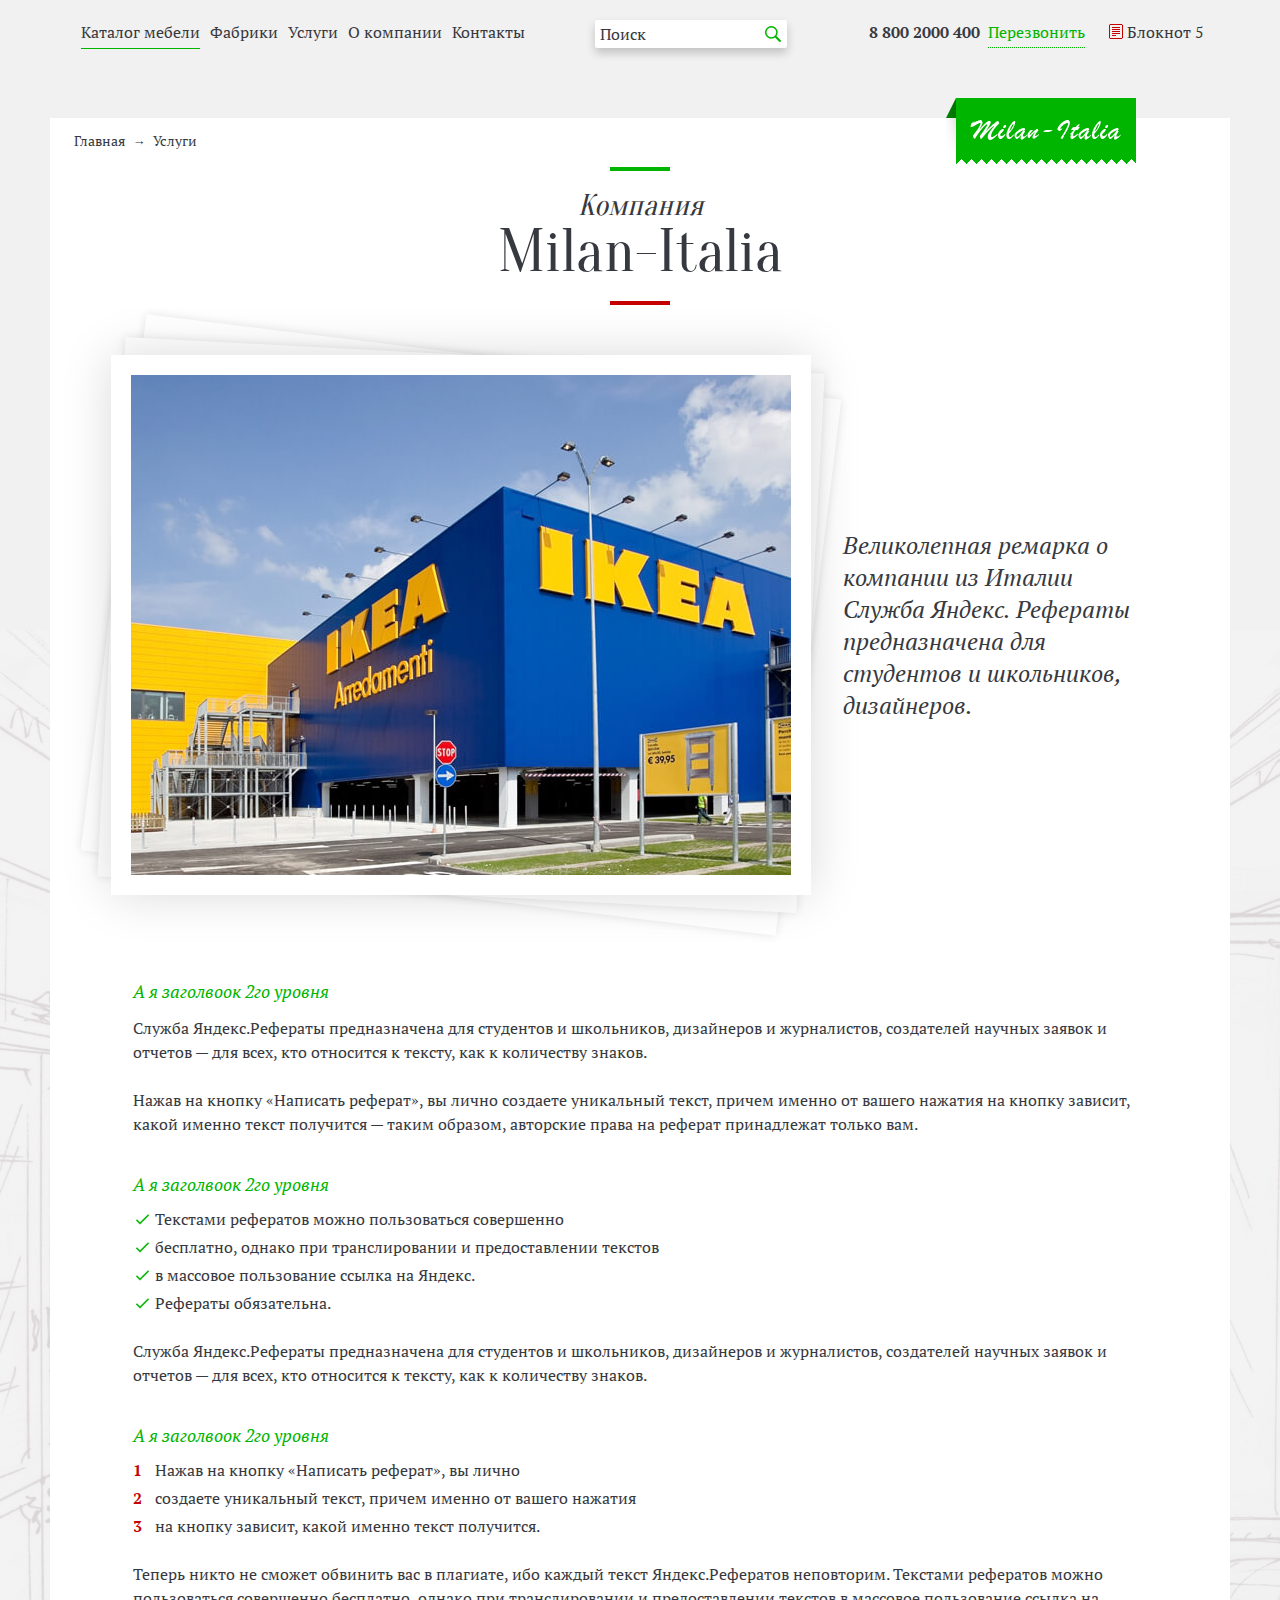
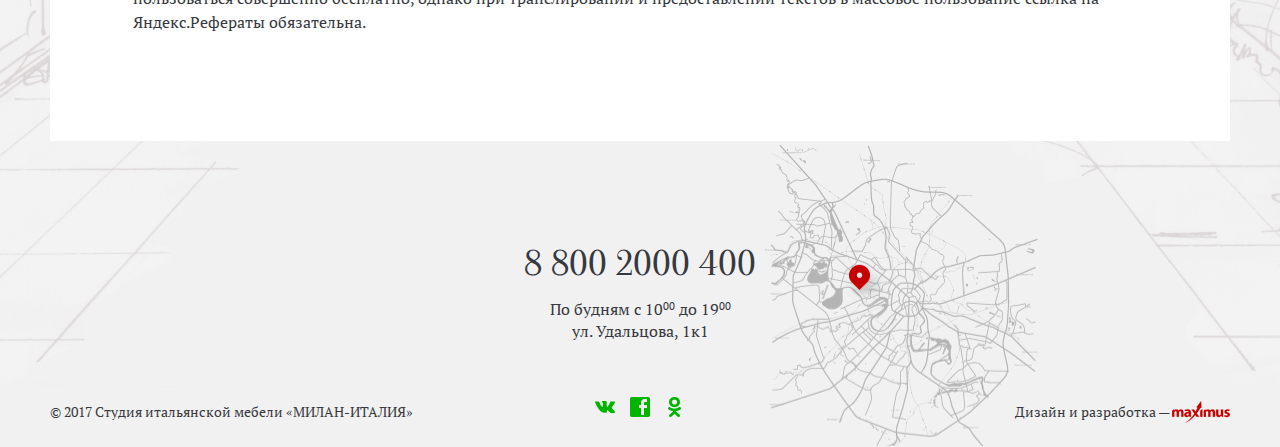
==== commit a62baad6: "Milan" ====
--- a/about.html
+++ b/about.html
@@ -35,16 +35,134 @@
 
 		<div class="header">
 			
-			<div class="row offset-ziro">
-				
+			<div class="row offset-ziro">				
+
 				<div class="col col-1">
+
+					<div class="respmenubtn-box">
+								
+						<button class="respmenubtn">
+							
+							<span></span>
+							<span></span>
+							<span></span>
+
+						</button>
+
+					</div>
 					
 					<div class="main-nav">
 
 						<ul>
-							
-							<li><a href="#" class="active">Каталог мебели</a></li>
-							<li><a href="#">Фабрики</a></li>
+							<li><a href="#" class="active">Каталог мебели</a>
+								<button class="show-menu-btn" type="button">
+									<i class="fa fa-arrow-circle-down" aria-hidden="true"></i>
+								</button>
+								<div class="inner-menu">
+									<ul class="inner-menu-list catalog-nav">
+
+										<li>
+											<a href="#">
+												<i class="catalog-icon icon-1"></i>
+												<p>Спальни</p>
+											</a>
+										</li>
+
+										<li>
+											<a href="#">
+												<i class="catalog-icon icon-2"></i>
+												<p>Гостиные</p>											
+											</a>
+										</li>
+
+										<li>
+											<a href="#">
+												<i class="catalog-icon icon-3"></i>
+												<p>Мягкая мебель</p>											
+											</a>
+										</li>
+
+										<li>
+											<a href="#">
+												<i class="catalog-icon icon-4"></i>
+												<p>Кухни</p>											
+											</a>
+										</li>
+
+										<li>
+											<a href="#">
+												<i class="catalog-icon icon-5"></i>
+												<p>Детские</p>											
+											</a>
+										</li>
+
+										<li>
+											<a href="#">
+												<i class="catalog-icon icon-6"></i>
+												<p>Кабинеты</p>											
+											</a>
+										</li>
+
+										<li>
+											<a href="#">
+												<i class="catalog-icon icon-7"></i>
+												<p>Стенки</p>											
+											</a>
+										</li>
+
+										<li>
+											<a href="#">
+												<i class="catalog-icon icon-8"></i>
+												<p>Прихожие</p>											
+											</a>
+										</li>
+
+										<li>
+											<a href="#">
+												<i class="catalog-icon icon-9"></i>
+												<p>Свет</p>											
+											</a>
+										</li>
+
+									</ul>
+								</div>
+							</li>
+							<li><a href="#">Фабрики</a>
+								<button class="show-menu-btn" type="button">
+									<i class="fa fa-arrow-circle-down" aria-hidden="true"></i>
+								</button>
+								<div class="inner-menu">
+									<ul class="inner-menu-list sort-nav">
+										<li><a href="#">Все</a></li>
+										<li><a hr ef="#" class="active">A</a></li>
+										<li><a href="#">B</a></li>
+										<li><a href="#">C</a></li>
+										<li><a href="#">D</a></li>
+										<li><a href="#">E</a></li>
+										<li><a href="#">F</a></li>
+										<li><a href="#">G</a></li>
+										<li><a href="#">H</a></li>
+										<li><a href="#">I</a></li>
+										<li><a href="#">J</a></li>
+										<li><a href="#">K</a></li>
+										<li><a href="#">L</a></li>
+										<li><a href="#">M</a></li>
+										<li><a href="#">N</a></li>
+										<li><a href="#">O</a></li>
+										<li><a href="#">P</a></li>
+										<li><a href="#">Q</a></li>
+										<li><a href="#">R</a></li>
+										<li><a href="#">S</a></li>
+										<li><a href="#">T</a></li>
+										<li><a href="#">U</a></li>
+										<li><a href="#">V</a></li>
+										<li><a href="#">W</a></li>
+										<li><a href="#">X</a></li>
+										<li><a href="#">Y</a></li>
+										<li><a href="#">Z</a></li>
+									</ul>
+								</div>
+							</li>
 							<li><a href="#">Услуги</a></li>
 							<li><a href="#">О компании</a></li>
 							<li><a href="#">Контакты</a></li>
@@ -55,7 +173,7 @@
 
 				</div>
 
-				<div class="col col-2">
+				<div class="col col-2 search-box">
 					
 					<div class="search-block">
 						<form>						
@@ -67,10 +185,12 @@
 				</div>
 
 				<div class="col col-3">
+
+					<button type="button" class="search-btn search-resp-btn"></button>
 					
 					<a class="header-tel-link" href="tel:88002000400">8 800 2000 400</a>
 					<a href="#" class="call-link">Перезвонить</a>
-					<a href="#" class="cart"><i class="notepad-icon"></i>Блокнот 5</a>
+					<a href="#" class="cart"><i class="notepad-icon"></i><span>Блокнот</span> 5</a>
 
 				</div>
 
--- a/style.css
+++ b/style.css
@@ -100,6 +100,10 @@
     padding: 45px 7% 20px 7%;
 }
 
+.main-content section:last-child {
+    padding-bottom: 40px;
+}
+
 .clearfix:after {
     content: "."; 
     display: block; 
@@ -118,10 +122,10 @@
 
 
 
-::-webkit-input-placeholder {color:#a5abb8;}
-::-moz-placeholder          {color:#a5abb8;}
-:-moz-placeholder           {color:#a5abb8;}
-:-ms-input-placeholder      {color:#a5abb8;}
+::-webkit-input-placeholder {color: #373940;}
+::-moz-placeholder          {color: #373940;}
+:-moz-placeholder           {color: #373940;}
+:-ms-input-placeholder      {color: #373940;}
 
 input,
 textarea,
@@ -141,10 +145,10 @@
 
 *::-ms-expand { display: none; }
 
-input::-webkit-input-placeholder       {opacity: 1; color: #373940; transition: opacity .3s ease;}
-input::-moz-placeholder                {opacity: 1; color: #373940; transition: opacity .3s ease;}
-input:-moz-placeholder                 {opacity: 1; color: #373940; transition: opacity .3s ease;}
-input:-ms-input-placeholder            {opacity: 1; color: #373940; transition: opacity .3s ease;}
+input::-webkit-input-placeholder       {opacity: 1; transition: opacity .3s ease;}
+input::-moz-placeholder                {opacity: 1; transition: opacity .3s ease;}
+input:-moz-placeholder                 {opacity: 1; transition: opacity .3s ease;}
+input:-ms-input-placeholder            {opacity: 1; transition: opacity .3s ease;}
 input:focus::-webkit-input-placeholder {opacity: 0; transition: opacity .3s ease;}
 input:focus::-moz-placeholder          {opacity: 0; transition: opacity .3s ease;}
 input:focus:-moz-placeholder           {opacity: 0; transition: opacity .3s ease;}
@@ -206,8 +210,10 @@
     font-size: 36px;
     line-height: 60px;
     font-weight: normal;
+    font-style: normal;
     color: #373940;
     text-align: center;
+    padding: 0;
 }
 
 header h2:before {
@@ -364,7 +370,7 @@
     line-height: 16px;
     font-weight: 400;
     color: #373940;
-    padding: 3px 0;
+    margin: 3px 0;
     text-decoration: none;
     outline: none;
 
@@ -417,11 +423,18 @@
     -webkit-tap-highlight-color: transparent;
 }
 
+.checkbox-block {
+    position: relative;
+}
+
 input[type=checkbox] {
     width: 1px;
     height: 1px;
     z-index: -1;
     opacity: 0;
+    position: absolute;
+    top: 0;
+    left: 0;
 }
 
 input[type=checkbox] + label {
@@ -442,8 +455,9 @@
     width: 17px;
     height: 14px;
     position: absolute;
-    top: 5px;
+    top: 50%;
     left: 0;
+    margin-top: -7px;
     background-color: transparent;
     background-image: url(img/checkbox_sprite.png);
     background-repeat: no-repeat;
@@ -774,7 +788,7 @@
     position: absolute;
     top: 50%;
     margin: -7px;
-    z-index: 2;
+    z-index: 4;
 }
 
 .promo-slider-box .slick-prev {
@@ -892,7 +906,11 @@
 /*-------------------------------------------*/
 
 .header {
-    padding: 20px 0;
+    padding: 20px 0;    
+}
+
+.header .row {
+    position: relative;
 }
 
 .header .col {
@@ -929,6 +947,7 @@
     display: inline-block;
     vertical-align: top;
     padding: 0 10px;
+    position: relative;
 }
 
 .main-nav ul li a {
@@ -937,7 +956,7 @@
     line-height: 24px;
     font-weight: 400;
     color: #373940;
-    margin: 0;
+    margin: 5px 0;
     padding: 5px 0;
     border-bottom: 1px solid transparent;
 
@@ -979,7 +998,215 @@
     border-bottom: 1px solid #00b500;
 }
 
+.inner-menu {
+    /*display: block;*/
+    display: none;
+    width: 100%;
+    padding: 40px 7%;
+    position: absolute;
+    top: 0;
+    left: 0;
+    z-index: 3;
+    text-align: center;
+    background: rgba(255, 255, 255, 1);
+    -webkit-box-shadow: 0px 0px 2px 0px rgba(0, 0, 0, .15);
+    -moz-box-shadow: 0px 0px 2px 0px rgba(0, 0, 0, .15);
+    box-shadow: 0px 0px 2px 0px rgba(0, 0, 0, .15);
+}
+
+/*.main-nav ul li .inner-menu {
+    padding-left: 7% !important;
+    padding-right: 7% !important;
+}*/
+
+.main-nav ul li.active-menu:hover .inner-menu {
+    display: block !important;
+    padding-left: 7% !important;
+    padding-right: 7% !important;
+}
+
+.main-nav ul li .inner-menu:hover {
+    display: block !important;
+    padding-left: 7% !important;
+    padding-right: 7% !important;
+}
+
+.show-menu-btn {
+    /*display: block;*/
+    display: none;
+    width: 30px;
+    height: 30px;
+    position: absolute;
+    top: 3px;
+    right: 2%;
+    cursor: pointer;
+    overflow: hidden;
+    border: 0;
+    background: transparent;
+    -webkit-border-radius: 50%;
+    -moz-border-radius: 50%;
+    -o-border-radius: 50%;
+    border-radius: 50%;
+
+    -webkit-transition-property: transform;
+    -webkit-transition-duration: .3s;
+    -webkit-transition-timing-function: ease;
+
+    -moz-transition-property: transform;
+    -moz-transition-duration: .3s;
+    -moz-transition-timing-function: ease;
+
+    -ms-transition-property: transform;
+    -ms-transition-duration: .3s;
+    -ms-transition-timing-function: ease;
+
+    -o-transition-property: transform;
+    -o-transition-duration: .3s;
+    -o-transition-timing-function: ease;
+
+    transition-property: transform;
+    transition-duration: .3s;
+    transition-timing-function: ease;
+}
+
+.show-menu-btn .fa {
+    font-size: 32px;
+    line-height: 38px;
+    color: #00b500;
+    position: relative;
+    top: -4px;
+
+    -webkit-transition-property: color;
+    -webkit-transition-duration: .3s;
+    -webkit-transition-timing-function: ease;
+
+    -moz-transition-property: color;
+    -moz-transition-duration: .3s;
+    -moz-transition-timing-function: ease;
+
+    -ms-transition-property: color;
+    -ms-transition-duration: .3s;
+    -ms-transition-timing-function: ease;
+
+    -o-transition-property: color;
+    -o-transition-duration: .3s;
+    -o-transition-timing-function: ease;
+
+    transition-property: color;
+    transition-duration: .3s;
+    transition-timing-function: ease;
+}
+
+.show-menu-btn:hover .fa {
+    color: #c60000;
+}
+
+.show-menu-btn.top {
+    -webkit-transform: rotate(-180deg);
+    -moz-transform: rotate(-180deg);
+    -o-transform: rotate(-180deg);
+    transform: rotate(-180deg);
+}
+
+
 /*-- /Main Navigation --*/
+
+/* ----- Responsive Menu Button ------ */
+
+.respmenubtn-box {
+    display: none;
+    width: 100%;
+}
+
+.respmenubtn {
+    display: inline-block;
+    vertical-align: middle;
+    width: 37px;
+    height: 35px;
+    cursor: pointer;
+    position: relative;
+    z-index: 8;
+    background: transparent;
+    border: 1px solid transparent;
+}
+
+.respmenubtn span {
+    display: block;
+    width: 35px;
+    height: 4px;
+    border: 1px solid #00b500;
+    background: rgba(0, 181, 0, 1);
+    margin: 0 0 5px 0;
+    -webkit-border-radius: 2px;
+    -moz-border-radius: 2px;
+    -ms-border-radius: 2px;
+    -o-border-radius: 2px;
+    border-radius: 2px;
+
+    -webkit-transition-property: border transform;
+    -webkit-transition-duration: .3s;
+    -webkit-transition-timing-function: ease;
+
+    -moz-transition-property: border transform;
+    -moz-transition-duration: .3s;
+    -moz-transition-timing-function: ease;
+
+    -ms-transition-property: border transform;
+    -ms-transition-duration: .3s;
+    -ms-transition-timing-function: ease;
+
+    -o-transition-property: border transform;
+    -o-transition-duration: .3s;
+    -o-transition-timing-function: ease;
+
+    transition-property: border transform;
+    transition-duration: .3s;
+    transition-timing-function: ease;
+}
+
+.respmenubtn span:last-child {
+    margin: 0;
+}
+
+.respmenubtn:active {
+    -webkit-tap-highlight-color: rgba(0,0,0,0); 
+    -webkit-tap-highlight-color: transparent;
+}
+
+.respmenubtn:hover span {
+    border: 1px solid #c60000;
+    background: rgba(198, 0, 0, 1);
+}
+
+.respmenubtn.active span {
+    position: relative;
+    top: -1px;
+    border: 1px solid #c60000;
+    background: rgba(198, 0, 0, 1);
+}
+
+.respmenubtn.active span:last-child {
+    display: none;
+}
+
+.respmenubtn.active span:first-child {
+    -webkit-transform: rotate(45deg);
+    -moz-transform: rotate(45deg);
+    -o-transform: rotate(45deg);
+    transform: rotate(45deg);
+    margin: 3px 0 0 0;
+    position: relative;
+    top: 3px;
+}
+
+.respmenubtn.active span:nth-child(2) {
+    -webkit-transform: rotate(-45deg);
+    -moz-transform: rotate(-45deg);
+    -o-transform: rotate(-45deg);
+    transform: rotate(-45deg);
+}
+
+/* ----- / Responsive Menu Button ------ */
 
 /*-- Search Block --*/
 
@@ -1041,6 +1268,10 @@
     right: 0;
 }
 
+.search-resp-btn {
+    display: none;
+}
+
 /*-- /Search Block --*/
 
 .header a {
@@ -1190,6 +1421,8 @@
 }
 
 a.cart {
+    display: inline-block;
+    vertical-align: top;
     font-family: "PT Serif", Arial, Verdana, serif;
     font-size: 16px;
     line-height: 16px;
@@ -1292,7 +1525,7 @@
 
 section.promo-section {
     position: relative;
-    padding: 0;
+    padding: 0 !important;
 }
 
 .promo-slider-box .discounts {
@@ -1496,7 +1729,7 @@
     position: relative;
 }
 
-.catalog-nav-box:after {
+.catalog-nav-box.main-page:after {
     display: block;
     content: "";
     width: 90%;
@@ -1692,10 +1925,14 @@
 /*-- Bargain Section - Main Page Section 3 --*/
 
 .goods-thumbnails {
-
-}
-
-.goods-thumbnails:after {
+    border-top: 1px solid #ebe7e5;
+}
+
+.goods-thumbnails.main-page {
+    border-top: none;
+}
+
+.goods-thumbnails.main-page:after {
     display: block;
     content: "";
     width: 91%;
@@ -1734,7 +1971,7 @@
     left: 0;
 }
 
-.good-thumbnail .good-header .p-1 {
+.good-header .p-1 {
     display: inline-block;
     vertical-align: baseline;
     width: 65%;
@@ -1743,7 +1980,7 @@
     line-height: 18px;
     font-weight: 400;
     color: #aeaeb0;
-    padding: 5px 0 0 0;
+    padding: 6px 0 0 0;
 }
 
 .good-thumbnail .good-header .articlum {
@@ -1760,7 +1997,7 @@
     padding: 5px 0 0 0;
 }
 
-.good-thumbnail .good-header h3 {
+.good-header h3 {
     font-family: "Oranienbaum", Arial, Verdana, serif;
     font-size: 26px;
     line-height: 26px;
@@ -1769,27 +2006,27 @@
     padding: 1px 0 4px 0;
 }
 
-.good-thumbnail .price {
+.good-header .price {
     display: inline-block;
     vertical-align: top;
     width: 50%;
     font-family: "PT Serif", Arial, Verdana, serif;
     font-size: 16px;
-    line-height: 26px;
+    line-height: 24px;
     font-weight: 400;
     color: #373940;
     padding: 0;
 }
 
-.good-thumbnail .old-price-block {
+.good-header .old-price-block {
     display: inline-block;
     vertical-align: top;
     width: 50%;
     text-align: right;
-    padding: 5px 0;
-}
-
-.good-thumbnail .old-price {
+    padding: 4px 0;
+}
+
+.old-price {
     display: inline-block;
     vertical-align: top;
     font-family: "PT Serif", Arial, Verdana, serif;
@@ -1801,7 +2038,7 @@
     padding: 0 4px;
 }
 
-.good-thumbnail .old-price:before {
+.old-price:before {
     display: inline-block;
     vertical-align: top;
     content: "";
@@ -2000,10 +2237,11 @@
 .sort-nav li {
     display: inline-block;
     vertical-align: top;
-    padding: 5px 8px
-}
-
-.sort-nav li a {
+    padding: 5px 8px !important;
+}
+
+.sort-nav li a,
+.inner-menu-list.sort-nav li a {
     font-family: "PT Serif", Arial, Verdana, serif;
     font-size: 26px;
     line-height: 26px;
@@ -2032,16 +2270,21 @@
 }
 
 .sort-nav li a:link,
-.sort-nav li a:visited {
+.sort-nav li a:visited,
+.inner-menu-list.sort-nav li a:link,
+.inner-menu-list.sort-nav li a:visited {
     color: #00b500;
 }
 
 .sort-nav li a.active,
-.sort-nav li a:active {
-    color: #373940;
-}
-
-.sort-nav li a:hover {
+.sort-nav li a:active,
+.inner-menu-list.sort-nav li a.active,
+.inner-menu-list.sort-nav li a:active {
+    color: #373940;
+}
+
+.sort-nav li a:hover,
+.inner-menu-list.sort-nav li a:hover {
     color: #373940;
 }
 
@@ -2159,7 +2402,13 @@
     width: 33%;
 }
 
+.goods-table-block {
+    max-width: 580px;
+    margin: 9px 0;
+}
+
 .goods-list {
+    /*max-width: 580px;*/
     padding: 2px 0 4px 0;
     position: relative;
 }
@@ -2176,7 +2425,7 @@
 }
 
 .good-cart {
-    max-width: 580px;
+    /*max-width: 580px;*/
     position: relative;
     border-bottom: 1px solid #e7e7e7;
 }
@@ -2208,17 +2457,17 @@
 }
 
 .goods-list-head .cell-3 {
-    width: 14%;
-    text-align: right;
-}
-
-.goods-list-head .cell-4 {
     width: 13%;
     text-align: right;
 }
 
+.goods-list-head .cell-4 {
+    width: 15%;
+    text-align: center;
+}
+
 .goods-list-head .cell-5 {
-    width: 14%;
+    width: 13%;
     text-align: right;
 }
 
@@ -2291,17 +2540,17 @@
 }
 
 .good-table .cell-4 {
-    width: 14%;
-    text-align: right;
-}
-
-.good-table .cell-5 {
     width: 13%;
     text-align: right;
 }
 
+.good-table .cell-5 {
+    width: 15%;
+    text-align: center;
+}
+
 .good-table .cell-6 {
-    width: 14%;
+    width: 13%;
     text-align: right;
 }
 
@@ -2485,7 +2734,8 @@
 }*/
 
 .total-block {
-    padding: 13px 0 13px 23%;
+    text-align: right;
+    padding: 13px 6% 13px 0;
 }
 
 .total-block p {
@@ -2670,6 +2920,7 @@
 }
 
 .catalog-thumbnails .good-thumbnail .good-header {
+    text-align: left;
     position: relative;
     top: 0;
 }
@@ -2802,6 +3053,7 @@
 
 .article-two-cols .left {
     width: 22%;
+    padding: 0 1% 0 0;
 }
 
 .article-two-cols .right {
@@ -2813,6 +3065,7 @@
     width: 100%;
     max-width: 130px;
     height: 125px;
+    overflow: hidden;
     margin: 23px auto 0 auto;
 }
 
@@ -2857,11 +3110,11 @@
 }
 
 .two-cols-photo-block .col-1 {
-    width: 73%;
+    width: 70%;
 }
 
 .two-cols-photo-block .col-2 {
-    width: 27%;
+    width: 30%;
 }
 
 .photo-border {
@@ -2870,7 +3123,7 @@
     max-width: 700px;
     height: 540px;
     position: relative;
-
+    margin: 0 0 0 -3%;
 }
 
 .photo-border:before,
@@ -2924,31 +3177,31 @@
     min-width: 100%;
 
     -webkit-transition-property: transform;
-    -webkit-transition-duration: 13s;
+    -webkit-transition-duration: 15s;
     -webkit-transition-timing-function: ease;
 
     -moz-transition-property: transform;
-    -moz-transition-duration: 13s;
+    -moz-transition-duration: 15s;
     -moz-transition-timing-function: ease;
 
     -ms-transition-property: transform;
-    -ms-transition-duration: 13s;
+    -ms-transition-duration: 15s;
     -ms-transition-timing-function: ease;
 
     -o-transition-property: transform;
-    -o-transition-duration: 13s;
+    -o-transition-duration: 15s;
     -o-transition-timing-function: ease;
 
     transition-property: transform;
-    transition-duration: 13s;
+    transition-duration: 15s;
     transition-timing-function: ease;
 }
 
 .photo-border .img-box img:hover {
-    -webkit-transform: scale(1.4);
-    -moz-transform: scale(1.4);
-    -o-transform: scale(1.4);
-    transform: scale(1.4);
+    -webkit-transform: scale(1.3);
+    -moz-transform: scale(1.3);
+    -o-transform: scale(1.3);
+    transform: scale(1.3);
 }
 
 .two-cols-photo-block p {
@@ -2960,9 +3213,568 @@
     color: #373940;
 }
 
-
-
 /*-- /О Компании --*/
+
+/*-- Контакты --*/
+
+.map-sect {
+
+}
+
+.map-box {
+    display: block;
+    margin: 50px 0;
+}
+
+.map-box #map {
+    width: 112%;
+    height: 540px;
+    margin: 0 0 0 -6%;
+}
+
+.two-cols-contacts {
+    padding: 10px 0;
+}
+
+.two-cols-contacts .left {
+    width: 65%;
+    padding: 0 6% 0 0;
+}
+
+.two-cols-contacts .right {
+    width: 35%;
+}
+
+.two-cols-contacts h2 {
+    padding: 24px 0 3px 0;
+}
+
+.two-cols-contacts p {
+    padding: 0;
+}
+
+.contacts-block {
+    padding: 15px 0;
+}
+
+.contacts-block .tel-link {
+    font-size: 26px;
+    line-height: 26px;
+    color: #373940;
+    margin: 0;
+}
+
+.contacts-block .fax-link {
+    display: inline-block;
+    vertical-align: top;
+    margin: 4px 0;
+}
+
+.contacts-block .mail-link {
+    color: #00b500;
+    padding: 0;
+    border-bottom: 1px solid transparent;
+
+    -webkit-transition-property: border-bottom;
+    -webkit-transition-duration: .3s;
+    -webkit-transition-timing-function: ease;
+
+    -moz-transition-property: border-bottom;
+    -moz-transition-duration: .3s;
+    -moz-transition-timing-function: ease;
+
+    -ms-transition-property: border-bottom;
+    -ms-transition-duration: .3s;
+    -ms-transition-timing-function: ease;
+
+    -o-transition-property: border-bottom;
+    -o-transition-duration: .3s;
+    -o-transition-timing-function: ease;
+
+    transition-property: border-bottom;
+    transition-duration: .3s;
+    transition-timing-function: ease;
+}
+
+.contacts-block .mail-link:link,
+.contacts-block .mail-link:visited {
+    color: #00b500;
+    border-bottom: 1px solid transparent;
+}
+
+.contacts-block .mail-link.active,
+.contacts-block .mail-link:active {
+    color: #00b500;
+    border-bottom: 1px solid #00b500;
+}
+
+.contacts-block .mail-link:hover {
+    color: #00b500;
+    border-bottom: 1px solid #00b500;
+}
+
+.contacts-block p {
+    font-family: "PT Serif", Arial, Verdana, serif;
+    font-size: 16px;
+    line-height: 24px;
+    font-weight: 400;
+    color: #373940;
+    padding: 6px 0;
+}
+
+.two-cols-contacts .input-block {
+    margin: 27px 0 17px 0;
+}
+
+.input-block textarea {
+    display: block;
+    width: 100%;
+    height: 142px;
+    padding: 5px 0;
+    overflow: auto;
+    resize: none;
+    border-top: 1px solid transparent;
+    border-left: 1px solid transparent;
+    border-right: 1px solid transparent;
+    border-bottom: 1px solid #b5b5b5;
+    font-family: "PT Serif", Arial, Verdana, serif;
+    font-size: 16px;
+    line-height: 22px;
+    font-weight: 700;
+    color: #373940;
+}
+
+.two-cols-contacts .submit-block {
+    margin: 0px 0;
+}
+
+/*-- /Контакты --*/
+
+/*-- Товар --*/
+
+.good-two-cols {
+    padding: 0 0 40px 0;
+}
+
+.good-two-cols .left {
+    width: 67%;
+    padding: 10px 0 0 0;
+}
+
+.good-two-cols .right {
+    width: 33%;
+    padding: 10px 1% 0 2%;
+}
+
+.sliders-block {
+    width: 100%;
+    max-width: 698px;
+    margin: 0 0 0 -15%;
+    padding: 18px 0 0 0;
+    position: relative;
+}
+
+.big-slider-box {
+    
+}
+
+.big-slider-box:before {
+    display: block;
+    content: "";
+    width: 52px;
+    height: 79px;
+    z-index: 3;
+    background-image: url(img/skrepka.png);
+    background-position: center;
+    background-repeat: no-repeat;
+    background-size: 100%;
+    position: absolute;
+    top: 76px;
+    left: -25px;
+}
+
+.big-slider-box .slide-discount {
+    position: absolute;
+    top: -94px;
+    left: 19%;
+    background-image: url(img/discount_red_bg.png);
+}
+
+.big-slider {
+    display: block;
+    width: 100%;
+    max-width: 698px;
+    height: 542px;
+    overflow: hidden;
+    position: relative;
+    z-index: 2;
+    border: 20px solid #f8f8f8;
+    -webkit-box-shadow: 0px 7px 17px 0px rgba(0, 0, 0, .1);
+    -moz-box-shadow: 0px 7px 17px 0px rgba(0, 0, 0, .1);
+    box-shadow: 0px 7px 17px 0px rgba(0, 0, 0, .1);
+}
+
+.big-slider div.big-slide {
+    display: block;
+    width: 100%;
+    height: 542px;
+}
+
+.big-slide img {
+    display: block;
+    min-width: 100%;
+    min-height: 100%;
+}
+
+.miniatures-slider-box {
+    display: block;
+    width: 90%;
+    position: relative;
+    top: -90px;
+    left: 5%;
+    z-index: 3;
+}
+
+.miniatures-slider {
+
+}
+
+.miniatures-slider div.miniature-slide {
+    cursor: pointer;
+    overflow: hidden;
+    height: 50px;
+    margin: 0 5px;
+    border: 2px solid #ffffff;
+}
+
+.miniatures-slider div.miniature-slide.slick-current {
+    border: 3px solid #00b500;
+}
+
+.miniatures-slider div.miniature-slide img {
+    display: block;
+    min-width: 100%;
+    min-height: 100%;
+}
+
+.good-two-cols .good-descripts {
+    padding: 20px 0;
+}
+
+.materials-thumbnails {
+    margin: 35px 0;
+}
+
+.materials-thumbnails h2 {
+    padding: 7px 0;
+}
+
+.material-thumb {
+    display: inline-block;
+    vertical-align: top;
+    width: 25%;
+    max-width: 75px;
+    margin: 5px 0;
+    text-align: center;
+}
+
+.material-thumb .img-box {
+    display: block;
+    width: 60px;
+    height: 60px;
+    margin: 0 auto;
+    -webkit-border-radius: 50%;
+    -moz-border-radius: 50%;
+    -o-border-radius: 50%;
+    border-radius: 50%;
+}
+
+.material-thumb .img-box img {
+    display: block;
+    width: auto;
+    height: auto;
+    min-width: 100%;
+    min-height: 100%;
+}
+
+.material-thumb p {
+    font-family: "PT Serif", Arial, Verdana, serif;
+    font-size: 16px;
+    line-height: 24px;
+    font-weight: 400;
+    color: #373940;
+    padding: 4px 0;
+}
+
+.good-price {
+    padding: 5px 0 3px 0;
+}
+
+.product-price .price {
+    display: inline-block;
+    vertical-align: baseline;
+    width: 60%;
+    font-family: "Oranienbaum", Arial, Verdana, serif;
+    font-size: 36px;
+    line-height: 60px;
+    font-weight: 400;
+    color: #373940;
+    padding: 0;
+}
+
+.product-price .old-price-block {
+    display: inline-block;
+    vertical-align: baseline;
+    width: 40%;
+    text-align: right;
+    position: relative;
+    top: -14px;
+}
+
+.old-price {
+
+}
+
+.to-notepad-btn {
+    display: block;
+    width: 280px;
+    height: 70px;
+    padding: 0 1%;
+    cursor: pointer;
+    border-width: 0;
+    border: none;
+    background-color: transparent;
+    font-family: "Oranienbaum", Arial, Verdana, serif;
+    font-size: 36px;
+    line-height: 68px;
+    font-weight: 400;
+    color: #00b500;
+    position: relative;
+
+    -webkit-transition-property: color;
+    -webkit-transition-duration: .3s;
+    -webkit-transition-timing-function: ease;
+
+    -moz-transition-property: color;
+    -moz-transition-duration: .3s;
+    -moz-transition-timing-function: ease;
+
+    -ms-transition-property: color;
+    -ms-transition-duration: .3s;
+    -ms-transition-timing-function: ease;
+
+    -o-transition-property: color;
+    -o-transition-duration: .3s;
+    -o-transition-timing-function: ease;
+
+    transition-property: color;
+    transition-duration: .3s;
+    transition-timing-function: ease;
+}
+
+.to-notepad-btn:before {
+    display: block;
+    content: "";
+    width: 100%;
+    height: 100%;
+    position: absolute;
+    top: 0;
+    left: 0;
+    opacity: 1;
+    background-image: url(img/notepad_btn_sprite.png);
+    background-position: 0 -6px;
+    background-size: 100%;
+    background-repeat: no-repeat;
+
+    -webkit-transition-property: opacity;
+    -webkit-transition-duration: .3s;
+    -webkit-transition-timing-function: ease;
+
+    -moz-transition-property: opacity;
+    -moz-transition-duration: .3s;
+    -moz-transition-timing-function: ease;
+
+    -ms-transition-property: opacity;
+    -ms-transition-duration: .3s;
+    -ms-transition-timing-function: ease;
+
+    -o-transition-property: opacity;
+    -o-transition-duration: .3s;
+    -o-transition-timing-function: ease;
+
+    transition-property: opacity;
+    transition-duration: .3s;
+    transition-timing-function: ease;
+}
+
+.to-notepad-btn:after {
+    display: block;
+    content: "";
+    width: 100%;
+    height: 100%;
+    position: absolute;
+    top: 0;
+    left: 0;
+    opacity: 0;
+    background-image: url(img/notepad_btn_sprite.png);
+    background-position: 0 -87px;
+    background-size: 100%;
+    background-repeat: no-repeat;
+
+    -webkit-transition-property: opacity;
+    -webkit-transition-duration: .3s;
+    -webkit-transition-timing-function: ease;
+
+    -moz-transition-property: opacity;
+    -moz-transition-duration: .3s;
+    -moz-transition-timing-function: ease;
+
+    -ms-transition-property: opacity;
+    -ms-transition-duration: .3s;
+    -ms-transition-timing-function: ease;
+
+    -o-transition-property: opacity;
+    -o-transition-duration: .3s;
+    -o-transition-timing-function: ease;
+
+    transition-property: opacity;
+    transition-duration: .3s;
+    transition-timing-function: ease;
+}
+
+.to-notepad-btn:hover:before {
+    opacity: 0;
+}
+
+.to-notepad-btn:hover:after {
+    opacity: 1;
+}
+
+.to-notepad-btn:hover {
+    color: #c60000;
+}
+
+.product-page .cell-1 {
+    width: 48%;
+}
+
+.product-page .cell-2 {
+    width: 10%;
+    text-align: right;
+}
+
+.product-page .cell-3 {
+    width: 13%;
+    text-align: right;
+}
+
+.product-page .cell-4 {
+    width: 12%;
+    text-align: right;
+}
+
+.product-page .cell-5 {
+    width: 17%;
+    text-align: right;
+}
+
+.product-page .good-table:after {
+    display: none;
+}
+
+.product-page .checkbox-block label {
+    width: 100%;
+}
+
+.product-page .good-table {
+    border-bottom: 1px solid #e7e7e7;
+}
+
+.product-page .good-table:last-child {
+    border-bottom: none;
+}
+
+.checkbox-block label span {
+    display: inline-block;
+    vertical-align: middle;
+}
+
+.checkbox-block label span.img-box {
+    width: 24%;
+    max-width: 53px;
+    height: 46px;
+}
+
+.checkbox-block label span.checkbox-text {
+    width: 76%;
+}
+
+.checkbox-block .img-box img {
+    display: block;
+    min-width: 100%;
+    min-height: 100%;
+}
+
+.product-page .total-block {
+    text-align: right;
+    padding: 15px 0 0 0;
+}
+
+.product-page .total-block p {
+    padding: 8px 0 6px 0;
+}
+
+.product-page .green-btn {
+    display: inline-block;
+    vertical-align: top;
+    margin: 0;
+}
+
+.additional-good {
+    display: inline-table;
+    width: 100%;
+    margin: 13px 0;
+}
+
+.additional-good .img-box {
+    display: table-cell;
+    vertical-align: middle;
+    width: 80px;
+    height: 60px;
+}
+
+.additional-good .img-box img {
+    display: block;
+    width: auto;
+    height: auto;
+    min-width: 100%;
+    min-height: 100%;
+}
+
+.additional-good .good-header {
+    display: table-cell;
+    vertical-align: middle;
+    padding: 0 0 0 4%;
+}
+
+.additional-good .good-header .p-1 {
+    display: block;
+    width: 100%;
+    font-size: 12px;
+    line-height: 16px;
+    padding: 0;
+}
+
+.simmilar {
+    padding: 38px 0 0 0;
+}
+
+.simmilar .good-thumbnail {
+    margin: 0 0 30px 0;
+}
+
+
+/*-- /Товар --*/
 
 /*-------------------------------------------*/
 /* ----- FOOTER ------ */
--- a/responsive.css
+++ b/responsive.css
@@ -1,26 +1,600 @@
 @media only screen and (max-width: 1280px) {
 
-
+	.content:before {
+		display: none;
+	}
+
+	/*-- Header --*/
+
+	.header .row {
+		padding: 0 2%;
+	}
+
+	.header .col-2 {
+	    width: 17%;
+	}
+
+	.header .col-3 {
+	    width: 37%;
+	}
+
+	.main-nav ul li {
+	    padding: 0px 5px;
+	}
+
+	/*-- /Header --*/
 
 }
 
 
 @media only screen and (max-width: 1024px) {
 
+	/*-- Header --*/
+
+	.header .col-3 {
+	    width: 50%;
+	}
+
+	.header .col-2.search-box {
+		display: none;
+	    position: fixed;
+		top: 0;
+		left: 0;
+		width: 100%;
+		z-index: 10;
+	}
+
+	.search-btn {
+	    width: 30px;
+	    height: 45px;
+	}
+
+	.search-btn:before {
+	    max-width: 20px;
+	    top: 5px;
+	    right: 5px;
+	}
+
+	.search-resp-btn {
+		display: inline-block;
+		vertical-align: top;
+		width: 30px;
+		height: 36px;
+		border: 1px solid transparent;
+		position: relative;
+	    top: -7px;
+	    margin: 0 3% 0 1%;
+	}
+
+	.search-resp-btn:before {
+		max-width: 100%;
+		top: -2px;
+		right: 0px;
+	}
+
+	.search-block {
+		width: 100%;
+		max-width: 100%;
+		padding: 10px 2%;
+	}
+
+	.search-block input[type=text] {
+	    padding: 0 23px 0 0;
+	    font-size: 20px;
+	    line-height: 28px;
+	    border-bottom: 1px solid #dfdfdf;
+	}
+
+	/*-- /Header --*/
+
+	/*-- Main Page --*/
+
+	.catalog-nav li {
+	    width: 25%;
+	    padding: 15px 0;
+	}
+
+	/*-- /Main Page --*/
+
+	/*-- Каталог --*/
+
+	.catalog-thumbnails {
+		text-align: center;
+	}
+
+	.catalog-thumbnails .good-thumbnail {
+	    width: 40%;
+	    min-width: 320px;
+	    margin: 3px 0;
+	}
+
+	/*-- /Каталог --*/
 
 }
 
 
-@media only screen and (max-width: 737px) {
-
-
+@media only screen and (max-width: 768px) {
+
+	header h2 {
+	    font-size: 31px;
+	    line-height: 56px;
+	}
+
+	header h2:before {
+	    margin: 0 6px 0 0;
+	    width: 41px;
+	    height: 3px;
+	}
+
+	header h2:after {
+	    margin: 0 0 0 5px;
+	    width: 41px;
+	    height: 2px;
+	}
+
+	/*-- Header --*/
+
+	.header {
+		text-align: right;
+		padding: 6px 0;
+	}
+
+	.header .col-1 {
+		width: 14%;
+		position: fixed;
+    	top: 2px;
+    	left: 2%;
+		z-index: 10;
+		text-align: left;
+	}
+
+	.header .col-3 {
+	    width: 53%;
+	}
+
+	.show-menu-btn {
+		display: inline-block;
+		vertical-align: top;
+	}
+
+	.respmenubtn-box {
+		display: inline-block;
+		vertical-align: top;
+	}
+
+	.header .col-3 {
+	    width: 86%;
+	}
+
+	.main-nav {
+		display: none;
+		height: 100vh;
+		overflow-y: scroll;
+		/*padding: 20px 0;*/
+	    position: fixed;
+	    top: 0;
+	    left: 0;
+	    z-index: 5;
+	    width: 120%;
+	    padding: 20px 16% 20px 1%;
+	    background: rgba(255, 255, 255, .9);
+	}
+
+	.main-nav ul li {
+	    width: 100%;
+	}
+
+	.main-nav ul {
+		background: rgba(255, 255, 255, .9);
+	}
+
+	.main-nav ul li a {
+	    display: block;
+	    text-align: center;
+	    font-size: 20px;
+	    line-height: 24px;
+	    padding: 7px 1%;
+	    border-bottom: none !important;
+	}
+
+	.inner-menu {
+	    display: block;
+	    width: 100%;
+	    height: 0;
+	    overflow: hidden;
+	    padding: 0;
+	    position: relative;
+	    top: 0 !important;
+	    left: 0;
+	}
+
+	.inner-menu-list {
+		display: block;
+		height: auto;
+		padding: 10px 0;
+	}
+
+	.inner-menu-list.catalog-nav li {
+		width: 33.33%;
+		padding: 0 3%;
+	}
+
+	.inner-menu-list.sort-nav {
+		text-align: left;
+	}
+
+	.inner-menu-list.sort-nav li {
+		width: auto;
+	}
+
+	.main-nav ul li .inner-menu {
+		padding-left: 7% !important;
+		padding-right: 7% !important;
+	}
+
+	/*-- /Header --*/
+
+	.main-content {
+	    margin: 35px 0 0 0;
+	    padding: 0;
+	}
+
+	/*-- Main Page --*/
+
+	.promo-slider .slide .col-left {
+	    width: 100%;
+	    position: absolute;
+	}
+
+	.promo-slider-box .discounts .slide-discount {
+	    top: -27px;
+	    left: 18%;
+	    width: 100px;
+	    height: 100px;
+	    margin: 0 0 0 -50px;
+	}
+
+	.slide-discount p {
+	    font-size: 48px;
+	    line-height: 97px;
+	}
+
+	.milan {
+	    right: 1%;
+	}
+
+	.photo .img-box {
+	    width: 100%;
+	    height: 335px;
+	    bottom: -20px;
+	    left: 10%;
+	}
+
+	.promo-slider .slide .col-right {
+	    display: block;
+	    width: 90%;
+	    margin: 0 auto;
+	    position: relative;
+	    z-index: 2;
+	    background: rgba(0, 0, 0, .6);
+	    text-align: center;
+	}
+
+	.promo-slider .slide .price {
+	    margin: 0 0 0 10%;
+	}
+
+	.catalog-nav-box {
+	    padding: 5px 0 19px 0;
+	}
+
+	.good-thumbnail {
+	    width: 33.33%;
+	}
+
+	/*-- /Main Page --*/
+
+	/*-- Каталог --*/
+
+	.coice-sect .coice-block {
+	    width: 50%;
+	}
+
+	.catalog-thumbnails .good-thumbnail {
+	    width: 50%;
+	    min-width: auto;
+	    margin: 3px 0;
+	}
+
+	/*-- /Каталог --*/
+
+	/*-- Контакты --*/
+
+	.map-box {
+	    margin: 20px 0;
+	}
+
+	.map-box #map {
+	    height: 350px;
+	}
+
+	.two-cols-contacts .left,
+	.two-cols-contacts .right {
+	    width: 100%;
+	    padding: 0;
+	}
+
+	.send-form {
+	    max-width: 350px;
+	}
+
+	.input-block textarea {
+	    height: 125px;
+	}
+
+	/*-- /Контакты --*/
+
+	/*-- Footer --*/
+
+	.footer .row {
+	    background-position: left 0;
+	}
+
+	.contacts {
+	    padding: 20px 0 16px 0;
+	}
+
+	.footer .col {
+	    width: 100%;
+	    padding: 2px 0;
+	    text-align: center;
+	}
+
+	.footer .col-3 {
+		text-align: center;
+	}
+
+	.soc-list {
+	    margin: 6px 0 0 0;
+	}
+
+	/*-- /Footer --*/
 
 }
 
-
+@media only screen and (max-width: 600px) {
+
+	h2 {
+		padding: 17px 0 0 0;
+	}
+
+	.factory-thumbnails {
+	    margin: 0 0 8px 0;
+	}
+
+	.factory-thumbnail {
+	    width: 50%;
+	    padding: 0 2%;
+	}
+
+	/*-- Каталог --*/
+
+	.catalog-thumbnails .good-thumbnail {
+		display: block;
+	    min-width: 350px;
+	    margin: 5px auto;
+	}
+
+	/*-- /Каталог --*/
+
+	/*-- Услуги --*/
+
+	.article-two-cols {
+		padding: 5px 0;
+	}
+
+	.article-two-cols .left,
+	.article-two-cols .right {
+	    width: 100%;
+	}
+
+	.article-two-cols .right {
+	    text-align: center;
+	}
+
+	/*-- /Услуги --*/
+
+	/*-- О нас --*/
+
+	.two-cols-photo-block {
+	    margin: 30px 0 15px 0;
+	}
+
+	.two-cols-photo-block .col-1,
+	.two-cols-photo-block .col-2 {
+	    width: 100%;
+	}
+
+	.photo-border {
+	    height: 330px;
+	    margin: 0;
+	}
+
+	.photo-border .img-box {
+	    height: 330px;
+	    border: 11px solid #ffffff;
+	}
+
+	/*-- /О нас --*/
+
+}
 
 @media only screen and (max-width: 480px) {
 
-
+	header h2:before {
+	    margin: 0 6px 0 0;
+	    width: 20px;
+	    height: 3px;
+	}
+
+	header h2:after {
+	    margin: 0 0 0 5px;
+	    width: 20px;
+	    height: 2px;
+	}
+
+	h3 {
+	    font-size: 27px;
+	    line-height: 32px;
+	}
+
+	header.main-h {
+	    display: block;
+	    margin: 10px auto 18px auto;
+	}
+
+	header.main-h:before {
+	    margin: 0 auto 10px auto;
+	}
+
+	header.main-h:after {
+	    margin: 15px auto 0 auto;
+	}
+
+	header.main-h h2 {
+	    font-size: 44px;
+	    line-height: 44px;
+	}
+
+	/*-- Header --*/
+
+	a.header-tel-link {
+		display: none;
+	}
+
+	.inner-menu-list.catalog-nav li {
+	    width: 50%;
+	}
+
+	/*-- /Header --*/
+
+	/*-- Main Page --*/
+
+	.catalog-nav li {
+	    width: 33.33%;
+	}
+
+	.good-thumbnail {
+	    display: block;
+	    width: 60%;
+	    margin: 0 auto;
+	}
+
+	/*-- /Main Page --*/
+
+}
+
+@media only screen and (max-width: 410px) {
+
+	header h2:before,
+	header h2:after {
+		display: none;
+	}
+
+/*	.main-content section {
+	    padding-bottom: 18px;
+	    padding-top: 18px;
+	}*/
+
+	.main-content section {
+	    padding: 10px 5% 20px 5%;
+	}
+
+	/*-- Main Page --*/
+
+	.catalog-nav li {
+	    width: 50%;
+	}
+
+	.good-thumbnail {
+	    width: 80%;
+	}
+
+	.good-thumbnail:hover .inner-block {
+	    width: 130%;
+	    left: -15%;
+	    padding: 20px 15px 5px 15px;
+	}
+
+	/*-- /Main Page --*/
+
+	/*-- Каталог --*/
+
+	.catalog-thumbnails .good-thumbnail {
+		display: block;
+	    min-width: 300px;
+	    margin: 5px auto;
+	}
+
+	/*-- /Каталог --*/
+
+}
+
+@media only screen and (max-width: 350px) {
+
+	/*-- Main Page --*/
+
+	.catalog-nav li {
+	    width: 50%;
+	}
+
+	.good-thumbnail {
+	    width: 70%;
+	}
+
+	.factory-thumbnail {
+	    width: 100%;
+	    display: block;
+	    max-width: 223px;
+	    margin: 18px auto;
+	}
+
+	.factory-thumbnail .img-box {
+		height: 64px;
+	}
+
+	/*-- /Main Page --*/
+
+	/*-- Каталог --*/
+
+	.coice-sect .coice-block {
+	    width: 100%;
+	}
+
+	.catalog-thumbnails .good-thumbnail {
+	    min-width: 296px;
+	}
+
+	.pagination li {
+	    padding: 5px 8px;
+	}
+
+	/*-- /Каталог --*/
+
+}
+
+@media only screen and (min-width: 769px) {
+
+	/*-- Header --*/
+
+	.main-nav {
+		display: block !important;
+	}
+
+	.inner-menu {
+		height: auto !important;
+	}
+
+	/*-- /Header --*/
 
 }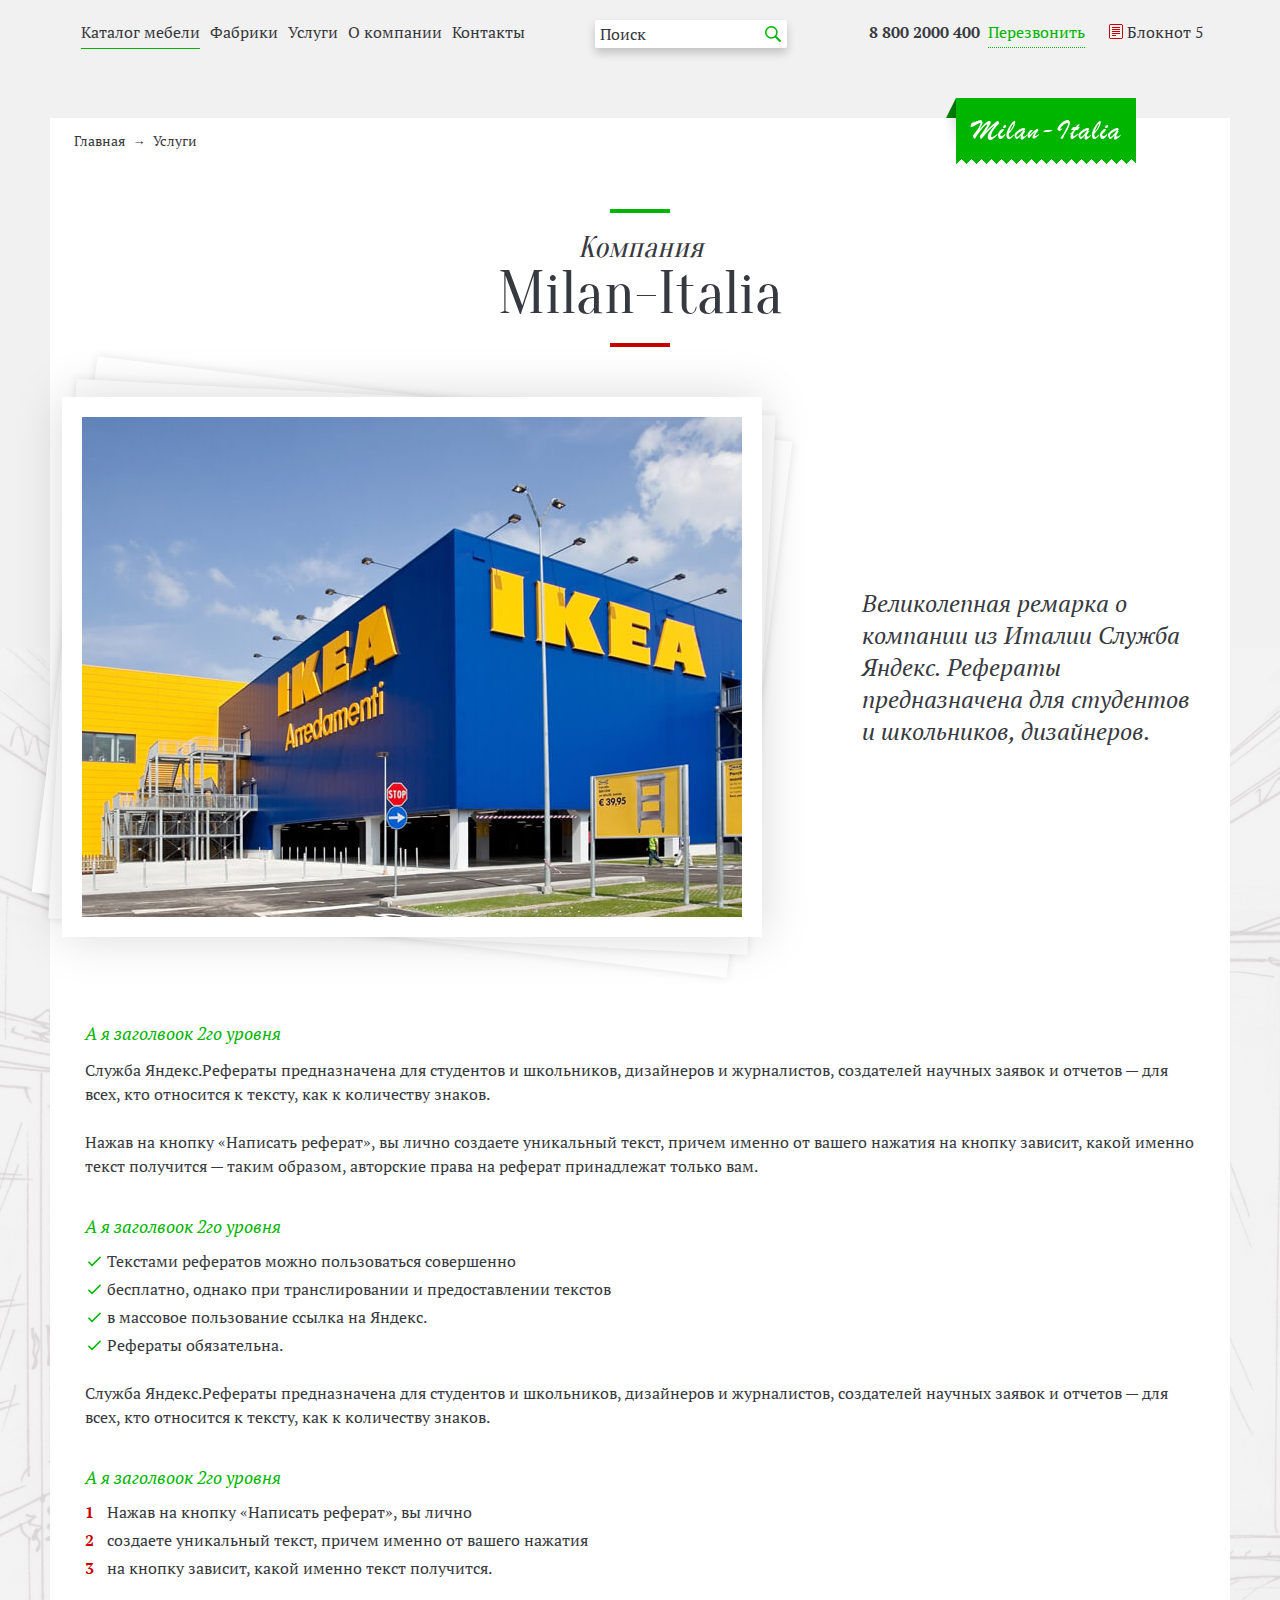
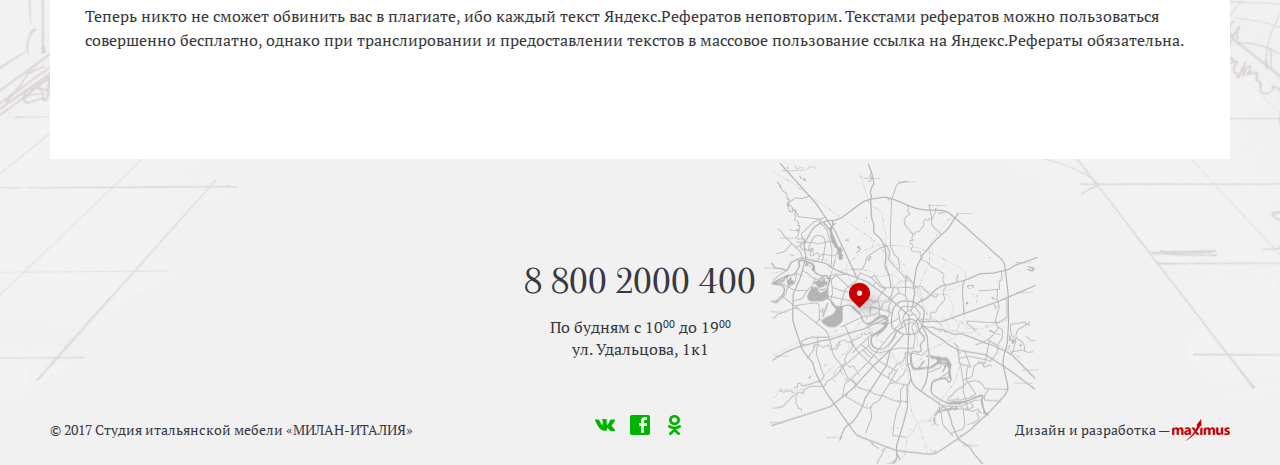
==== commit 5428c0dd: "Milan" ====
--- a/about.html
+++ b/about.html
@@ -134,7 +134,7 @@
 								<div class="inner-menu">
 									<ul class="inner-menu-list sort-nav">
 										<li><a href="#">Все</a></li>
-										<li><a hr ef="#" class="active">A</a></li>
+										<li><a href="#" class="active">A</a></li>
 										<li><a href="#">B</a></li>
 										<li><a href="#">C</a></li>
 										<li><a href="#">D</a></li>
--- a/style.css
+++ b/style.css
@@ -1,13 +1,4 @@
 @charset "utf-8";
-
-/*------------------*/
-/*-- Fonts --*/
-/*------------------*/
-
-
-
-
-
 
 /*-------------------------------------------*/
 /* BASIC SETUP */
@@ -192,7 +183,13 @@
 /*-------------------------------------------*/
 
 h1 {
-
+    font-family: "PT Serif", Arial, Verdana, serif;
+    font-size: 25px;
+    line-height: 35px;
+    font-weight: normal;
+    font-style: italic;
+    color: #00b500;
+    padding: 5px 0;
 }
 
 h2 {
@@ -505,10 +502,7 @@
     background-position: 0 1px;
 }
 
-
 .green-btn {
-    /*display: inline-block;
-    vertical-align: top;*/
     display: block;
     width: 120px;
     height: 41px;
@@ -641,7 +635,6 @@
 a.white-btn,
 button.white-btn,
 .white-btn {
-    /*display: block;*/
     display: inline-block;
     vertical-align: top;
     width: 120px;
@@ -830,10 +823,6 @@
 
 /*-- Breadcrumbs --*/
 
-.breadcrumbs-sect {
-
-}
-
 .breadcrumbs {
     padding: 13px 2%;
 }
@@ -934,10 +923,6 @@
 
 /*-- Main Navigation --*/
 
-.main-nav {
-
-}
-
 .main-nav ul {
     font-size: 0;
     line-height: 0;
@@ -991,12 +976,22 @@
 .main-nav ul li a:active {
     color: #373940;
     border-bottom: 1px solid #00b500;
+    position: relative;
+    z-index: 2;
 }
 
 .main-nav ul li a:hover {
     color: #00b500;
     border-bottom: 1px solid #00b500;
-}
+    position: relative;
+    z-index: 2;
+}
+
+.inner-menu-list.catalog-nav li a {
+    display: block;
+    border-bottom: none !important;
+}
+
 
 .inner-menu {
     /*display: block;*/
@@ -1013,11 +1008,6 @@
     -moz-box-shadow: 0px 0px 2px 0px rgba(0, 0, 0, .15);
     box-shadow: 0px 0px 2px 0px rgba(0, 0, 0, .15);
 }
-
-/*.main-nav ul li .inner-menu {
-    padding-left: 7% !important;
-    padding-right: 7% !important;
-}*/
 
 .main-nav ul li.active-menu:hover .inner-menu {
     display: block !important;
@@ -1108,7 +1098,6 @@
     transform: rotate(-180deg);
 }
 
-
 /*-- /Main Navigation --*/
 
 /* ----- Responsive Menu Button ------ */
@@ -1522,7 +1511,6 @@
     max-height: 100%;
 }
 
-
 section.promo-section {
     position: relative;
     padding: 0 !important;
@@ -1571,6 +1559,8 @@
     display: inline-block;
     vertical-align: top;
     width: 33%;
+    position: relative;
+    z-index: 2;
 }
 
 .slide-discount {
@@ -1719,7 +1709,6 @@
     padding: 0;
 }
 
-
 /*-- /Promo Slider Section - Main Page Section 1 --*/
 
 /*-- Catalog Section - Main Page Section 2 --*/
@@ -1925,6 +1914,7 @@
 /*-- Bargain Section - Main Page Section 3 --*/
 
 .goods-thumbnails {
+    text-align: center;
     border-top: 1px solid #ebe7e5;
 }
 
@@ -1944,6 +1934,7 @@
 .good-thumbnail {
     display: inline-block;
     vertical-align: top;
+    text-align: left;
     width: 20%;
     min-height: 220px;
     position: relative;
@@ -2076,10 +2067,6 @@
     padding: 10px 0;
 }
 
-.good-descripts {
-
-}
-
 .good-descripts .descript {
     display: table;
     width: 100%;
@@ -2190,7 +2177,7 @@
 }
 
 .good-thumbnail:hover {
-    z-index: 2;
+    z-index: 4;
 }
 
 .good-thumbnail:hover .inner-block {
@@ -2198,6 +2185,7 @@
     position: absolute;
     top: -95px;
     left: -25%;
+    z-index: 2;
     padding: 20px 20px 5px 20px;
     -webkit-box-shadow: 0px 4px 19px 4px rgba(0, 0, 0, .1);
     -moz-box-shadow: 0px 4px 19px 4px rgba(0, 0, 0, .1);
@@ -2228,10 +2216,6 @@
 
 .sort-block {
     padding: 30px 0 25px 0;
-}
-
-.sort-nav {
-
 }
 
 .sort-nav li {
@@ -2372,10 +2356,6 @@
     padding: 17px 0 0 0;
 }
 
-.factory-thumbnail .new {
-
-}
-
 /*-- /Facrory Section - Main Page Section 4 --*/
 
 /*-- Ваш Блокнот --*/
@@ -2408,7 +2388,6 @@
 }
 
 .goods-list {
-    /*max-width: 580px;*/
     padding: 2px 0 4px 0;
     position: relative;
 }
@@ -2417,7 +2396,6 @@
     display: block;
     content: "";
     width: 100%;
-    max-width: 580px;
     position: absolute;
     bottom: 0;
     left: 0;
@@ -2425,7 +2403,6 @@
 }
 
 .good-cart {
-    /*max-width: 580px;*/
     position: relative;
     border-bottom: 1px solid #e7e7e7;
 }
@@ -2490,8 +2467,6 @@
     width: 100%;    
     min-height: 60px;
     position: relative;
-    /*border-collapse: collapse;*/
-    /*border-bottom: 1px solid #e7e7e7;*/
 }
 
 .good-table:after {
@@ -2505,14 +2480,6 @@
     border-bottom: 1px solid #e7e7e7;
 }
 
-/*.good-cart:last-child .good-table:nth-child(1) {
-    border-bottom: 1px solid #f1bfbf;
-}*/
-
-/*.good-cart:last-child:hover .good-table:nth-child(1) {
-    border-bottom: 1px solid #e7e7e7;
-}*/
-
 .good-table .cell {
     display: table-cell;
     vertical-align: middle;
@@ -2680,58 +2647,9 @@
 }
 
 .content-block {
-    /*display: none;*/
-    width: 100%;
-/*    position: absolute;
-    top: 100%;
-    left: 0;*/
+    width: 100%;
     background: rgba(255, 255, 255, 1);
-
-/*    -webkit-transition-property: opacity;
-    -webkit-transition-duration: .3s;
-    -webkit-transition-timing-function: ease;
-
-    -moz-transition-property: opacity;
-    -moz-transition-duration: .3s;
-    -moz-transition-timing-function: ease;
-
-    -ms-transition-property: opacity;
-    -ms-transition-duration: .3s;
-    -ms-transition-timing-function: ease;
-
-    -o-transition-property: opacity;
-    -o-transition-duration: .3s;
-    -o-transition-timing-function: ease;
-
-    transition-property: opacity;
-    transition-duration: .3s;
-    transition-timing-function: ease;*/
-}
-
-/*.good-cart:hover {
-    display: block;
-    z-index: 2;
-    height: auto;
-    position: relative;
-}*/
-
-/*.good-cart .for_coor {
-    display: block;
-    width: 106%;
-    height: 100%;
-    position: absolute;
-    top: 0;
-    left: -3%;
-    -webkit-box-shadow: 0px 0px 20px 0px rgba(0, 0, 0, .2);
-    -moz-box-shadow: 0px 0px 20px 0px rgba(0, 0, 0, .2);
-    box-shadow: 0px 0px 20px 0px rgba(0, 0, 0, .2);
-}*/
-
-/*.good-cart:hover .content-block {
-    display: block;
-    z-index: 2;
-    height: auto;
-}*/
+}
 
 .total-block {
     text-align: right;
@@ -2866,10 +2784,6 @@
 
 .more-link:hover {
     color: #c60000;
-}
-
-.catalog-thumbnails {
-    /*margin: 10px 0;*/
 }
 
 .catalog-thumbnails .good-thumbnail {
@@ -2966,10 +2880,6 @@
 
 .catalog-thumbnails .good-thumbnail .bottom-block {
     display: block;
-}
-
-.pagination-block {
-
 }
 
 .pagination {
@@ -3217,10 +3127,6 @@
 
 /*-- Контакты --*/
 
-.map-sect {
-
-}
-
 .map-box {
     display: block;
     margin: 50px 0;
@@ -3372,10 +3278,6 @@
     margin: 0 0 0 -15%;
     padding: 18px 0 0 0;
     position: relative;
-}
-
-.big-slider-box {
-    
 }
 
 .big-slider-box:before {
@@ -3429,14 +3331,11 @@
 .miniatures-slider-box {
     display: block;
     width: 90%;
-    position: relative;
-    top: -90px;
-    left: 5%;
+    height: 120px;
+    overflow: hidden;
+    position: relative;
+    margin: -90px auto 0 auto;
     z-index: 3;
-}
-
-.miniatures-slider {
-
 }
 
 .miniatures-slider div.miniature-slide {
@@ -3472,8 +3371,7 @@
 .material-thumb {
     display: inline-block;
     vertical-align: top;
-    width: 25%;
-    max-width: 75px;
+    width: 74px;
     margin: 5px 0;
     text-align: center;
 }
@@ -3529,10 +3427,6 @@
     text-align: right;
     position: relative;
     top: -14px;
-}
-
-.old-price {
-
 }
 
 .to-notepad-btn {
@@ -3731,14 +3625,48 @@
 }
 
 .additional-good {
-    display: inline-table;
-    width: 100%;
-    margin: 13px 0;
+    display: inline-block;
+    vertical-align: top;
+    width: 100%;
+    padding: 0 1%;
+}
+
+.additional-good .inner {
+    display: table;
+    width: 100%;
+    padding: 10px 0;
+
+    -webkit-transition-property: box-shadow;
+    -webkit-transition-duration: .3s;
+    -webkit-transition-timing-function: ease;
+
+    -moz-transition-property: box-shadow;
+    -moz-transition-duration: .3s;
+    -moz-transition-timing-function: ease;
+
+    -ms-transition-property: box-shadow;
+    -ms-transition-duration: .3s;
+    -ms-transition-timing-function: ease;
+
+    -o-transition-property: box-shadow;
+    -o-transition-duration: .3s;
+    -o-transition-timing-function: ease;
+
+    transition-property: box-shadow;
+    transition-duration: .3s;
+    transition-timing-function: ease;
+}
+
+.additional-good .inner:hover {
+    -webkit-box-shadow: 0px 0px 7px 0px rgba(0, 0, 0, .2);
+    -moz-box-shadow: 0px 0px 7px 0px rgba(0, 0, 0, .2);
+    box-shadow: 0px 0px 7px 0px rgba(0, 0, 0, .2);
 }
 
 .additional-good .img-box {
     display: table-cell;
     vertical-align: middle;
+    overflow: hidden;
     width: 80px;
     height: 60px;
 }
@@ -3773,7 +3701,6 @@
     margin: 0 0 30px 0;
 }
 
-
 /*-- /Товар --*/
 
 /*-------------------------------------------*/
@@ -3787,10 +3714,6 @@
     display: block;
     width: 100%;
 }
-
-/*.footer {
-    padding: 10px 0;
-}*/
 
 .footer .row {
     padding-top: 10px;
@@ -3860,7 +3783,6 @@
     padding: 0;
 }
 
-
 .footer p {
     font-family: "PT Serif", Arial, Verdana, serif;
     font-size: 14px;
@@ -3873,7 +3795,6 @@
 .footer p sup {
     position: relative;
     top: 1px;
-    /*left: 1px;*/
     font-size: 11px;
 }
 
--- a/responsive.css
+++ b/responsive.css
@@ -4,6 +4,15 @@
 		display: none;
 	}
 
+	.main-content section {
+	    padding: 45px 3% 20px 3%;
+	}
+
+	.map-box #map {
+	    width: 104%;
+	    margin: 0 0 0 -2%;
+	}
+
 	/*-- Header --*/
 
 	.header .row {
@@ -24,10 +33,27 @@
 
 	/*-- /Header --*/
 
+	.good-two-cols .left {
+	    width: 60%;
+	}
+
+	.sliders-block {
+	    margin: 0;
+	}
+
+	.good-two-cols .right {
+	    width: 40%;
+	    padding: 10px 1% 0 3%;
+	}
+
 }
 
 
 @media only screen and (max-width: 1024px) {
+
+	.inner-menu-list.catalog-nav li {
+	    width: 16.66%;
+	}
 
 	/*-- Header --*/
 
@@ -110,8 +136,107 @@
 
 	/*-- /Каталог --*/
 
+	/*-- Товар --*/
+
+	.two-cols-templ .left,
+	.two-cols-templ .right {
+	    width: 100%;
+	}
+
+	.two-cols-templ .right {
+	    text-align: left;
+	}
+
+	.goods-table-block,
+	.goods-list-head {
+	     max-width: 100%;
+	}
+
+	.total-block p {
+	    font-size: 15px;
+	    line-height: 21px;
+	    padding: 3px 0;
+	}
+
+	.total-block .total-pice {
+	    font-size: 19px;
+	    line-height: 24px;
+	}
+
+	/*-- /Товар --*/
+
 }
 
+@media only screen and (max-width: 900px) {
+
+	/*-- Товар --*/
+
+	.good-two-cols .left,
+	.good-two-cols .right {
+	    width: 100%;
+	    float: none;
+	}
+
+	.sliders-block {
+	    margin: 0 auto;
+	}
+
+	.slide-discount {
+	    width: 100px;
+	    height: 100px;
+	}
+
+	.big-slider-box .slide-discount {
+	    top: -32px;
+	    left: 19%;
+	    z-index: 3;
+	}
+
+	.slide-discount p {
+	    font-size: 46px;
+	    line-height: 98px;
+	}
+
+	.big-slider {
+	    height: 460px;
+	    overflow: hidden;
+	}
+
+	.big-slider div.big-slide {
+	    height: 460px;
+	}
+
+	.big-slider .slick-slide img {
+	    position: absolute !important;
+	    bottom: 0 !important;
+	    left: 0 !important;
+	}
+
+	.good-two-cols .good-descripts {
+	    padding: 10px 0;
+	}
+
+	.materials-thumbnails {
+	    margin: 12px 0;
+	}
+
+	.product-price .price {
+	    width: auto;
+	}
+
+	.product-price .old-price-block {
+	    width: auto;
+	    text-align: left;
+	    padding: 0 0 0 6%;
+	}
+
+	.additional-good {
+	    width: 49%;
+	}
+
+	/*-- /Товар --*/
+
+}
 
 @media only screen and (max-width: 768px) {
 
@@ -131,6 +256,26 @@
 	    width: 41px;
 	    height: 2px;
 	}
+
+	/*-- Breadcrumbs --*/
+
+	.breadcrumbs-sect {
+	    padding: 37px 0 0 0;
+	}
+
+	/*-- /Breadcrumbs --*/
+
+	/*-- Slick --*/
+
+	.promo-slider-box .slick-next {
+		right: 8%;
+	}
+
+	.promo-slider-box .slick-prev {
+		left: 8%;
+	}
+
+	/*-- /Slick --*/
 
 	/*-- Header --*/
 
@@ -170,7 +315,6 @@
 		display: none;
 		height: 100vh;
 		overflow-y: scroll;
-		/*padding: 20px 0;*/
 	    position: fixed;
 	    top: 0;
 	    left: 0;
@@ -214,9 +358,24 @@
 		padding: 10px 0;
 	}
 
+	.main-nav ul li a.active,
+	.main-nav ul li a:active {
+		position: relative;
+		z-index: initial;
+	}
+
+	.main-nav ul li a:hover {
+		position: relative;
+		z-index: initial;
+	}
+
 	.inner-menu-list.catalog-nav li {
 		width: 33.33%;
 		padding: 0 3%;
+	}
+
+	.inner-menu-list.catalog-nav li a {
+		display: block;
 	}
 
 	.inner-menu-list.sort-nav {
@@ -297,7 +456,7 @@
 	/*-- Каталог --*/
 
 	.coice-sect .coice-block {
-	    width: 50%;
+	    width: 33.33%;
 	}
 
 	.catalog-thumbnails .good-thumbnail {
@@ -334,6 +493,75 @@
 
 	/*-- /Контакты --*/
 
+
+	/*-- Блокнот --*/
+
+	.goods-list-head .cell-4 {
+	    width: 18%;
+	}
+
+	.goods-list-head .cell-2 {
+	    width: 46%;
+	}
+
+	.good-table {
+	    min-height: 52px;
+	}
+
+	.good-table .cell-3 {
+	    width: 36%;
+	}
+
+	.good-table .cell-5 {
+	    width: 18%;
+	}
+
+	.content-block .good-table .cell-1 {
+	    width: 50%;
+	    padding: 0 0 0 9%;
+	}
+
+	.content-block .good-table .cell-3 {
+	    width: 16%;
+	}
+
+	.good-table p {
+	    font-size: 14px;
+	    line-height: 19px;
+	}
+
+	.two-cols-templ .right {
+	    width: 100%;
+	    text-align: left;
+	    padding: 20px 0;
+	}
+
+	/*-- /Блокнот --*/
+
+	/*-- Товар --*/
+
+	.goods-table-block.product-page .cell-1 {
+		width: 48%;
+	}
+
+	.goods-table-block.product-page .cell-2 {
+		width: 10%;
+	}
+
+	.goods-table-block.product-page .cell-3 {
+		width: 13%;
+	}
+
+	.goods-table-block.product-page .cell-4 {
+		width: 14%;
+	}
+
+	.goods-table-block.product-page .cell-5 {
+		width: 15%;
+	}
+
+	/*-- /Товар --*/
+
 	/*-- Footer --*/
 
 	.footer .row {
@@ -366,6 +594,16 @@
 
 	h2 {
 		padding: 17px 0 0 0;
+	}
+
+	/*-- Main Page --*/
+
+	.promo-slider .slide {
+	    background-image: url(img/slide_bg_resp.jpg);
+	}
+
+	.good-thumbnail {
+	    width: 40%;
 	}
 
 	.factory-thumbnails {
@@ -376,6 +614,8 @@
 	    width: 50%;
 	    padding: 0 2%;
 	}
+
+	/*-- /Main Page --*/
 
 	/*-- Каталог --*/
 
@@ -416,8 +656,10 @@
 	}
 
 	.photo-border {
+		display: block;
+		width: 96%;
 	    height: 330px;
-	    margin: 0;
+	    margin: 0 auto 30px auto;
 	}
 
 	.photo-border .img-box {
@@ -426,6 +668,43 @@
 	}
 
 	/*-- /О нас --*/
+
+	/*-- Блокнот --*/
+
+	.good-cart {
+	    width: 520px;
+	}
+
+	/*-- /Блокнот --*/
+
+	/*-- Товар --*/
+
+	.goods-table-block.product-page .goods-list .good-cart {
+		width: 520px;
+	}
+
+	.additional-good {
+	    width: 50%;
+	    text-align: center;
+	}
+
+	.additional-good .img-box {
+	    display: block;
+	    margin: 0 auto;
+	}
+
+	.additional-good .good-header {
+	    display: block;
+	    padding: 5px 0;
+	}
+
+	.additional-good .good-header .p-1 {
+	    font-size: 14px;
+	    line-height: 18px;
+	    padding: 5px;
+	}
+
+	/*-- /Товар --*/
 
 }
 
@@ -466,6 +745,22 @@
 	    line-height: 44px;
 	}
 
+	/*-- Slick --*/
+
+	.promo-slider-box .slick-arrow {
+		top: 90%;
+	}
+
+	.promo-slider-box .slick-next {
+		right: 11%;
+	}
+
+	.promo-slider-box .slick-prev {
+		left: 11%;
+	}
+
+    /*-- /Slick --*/
+
 	/*-- Header --*/
 
 	a.header-tel-link {
@@ -487,10 +782,39 @@
 	.good-thumbnail {
 	    display: block;
 	    width: 60%;
-	    margin: 0 auto;
+	    margin: 0 auto !important;
 	}
 
 	/*-- /Main Page --*/
+
+	/*-- Каталог --*/
+
+	.coice-sect .coice-block {
+	    width: 50%;
+	}
+
+	/*-- /Каталог --*/
+
+	/*-- Товар --*/
+
+	.product-price .price {
+	    width: 100%;
+	}
+
+	.product-price .old-price-block {
+	    width: 100%;
+	    padding: 14px 0 0 0;
+	}
+
+	.big-slider {
+	    height: 360px;
+	}
+
+	.big-slider div.big-slide {
+	    height: 360px;
+	}
+
+	/*-- /Товар --*/
 
 }
 
@@ -500,11 +824,6 @@
 	header h2:after {
 		display: none;
 	}
-
-/*	.main-content section {
-	    padding-bottom: 18px;
-	    padding-top: 18px;
-	}*/
 
 	.main-content section {
 	    padding: 10px 5% 20px 5%;
@@ -538,6 +857,38 @@
 
 	/*-- /Каталог --*/
 
+	.additional-good {
+	    width: 100%;
+	    text-align: left;
+	}
+
+	.additional-good .img-box {
+	    display: block;
+	    margin: 0 auto;
+	}
+
+	.additional-good .good-header {
+	    display: block;
+	    padding: 5px 0;
+	}
+
+	.additional-good .img-box {
+	    display: table-cell;
+	    vertical-align: middle;
+	}
+
+	.additional-good .good-header {
+	    display: table-cell;
+	    vertical-align: middle;
+	    padding: 0 0 0 4%;
+	}
+
+	.additional-good .good-header .p-1 {
+	    font-size: 14px;
+	    line-height: 18px;
+	    padding: 5px;
+	}
+
 }
 
 @media only screen and (max-width: 350px) {
@@ -591,7 +942,7 @@
 		display: block !important;
 	}
 
-	.inner-menu {
+	.main-nav .inner-menu {
 		height: auto !important;
 	}
 
